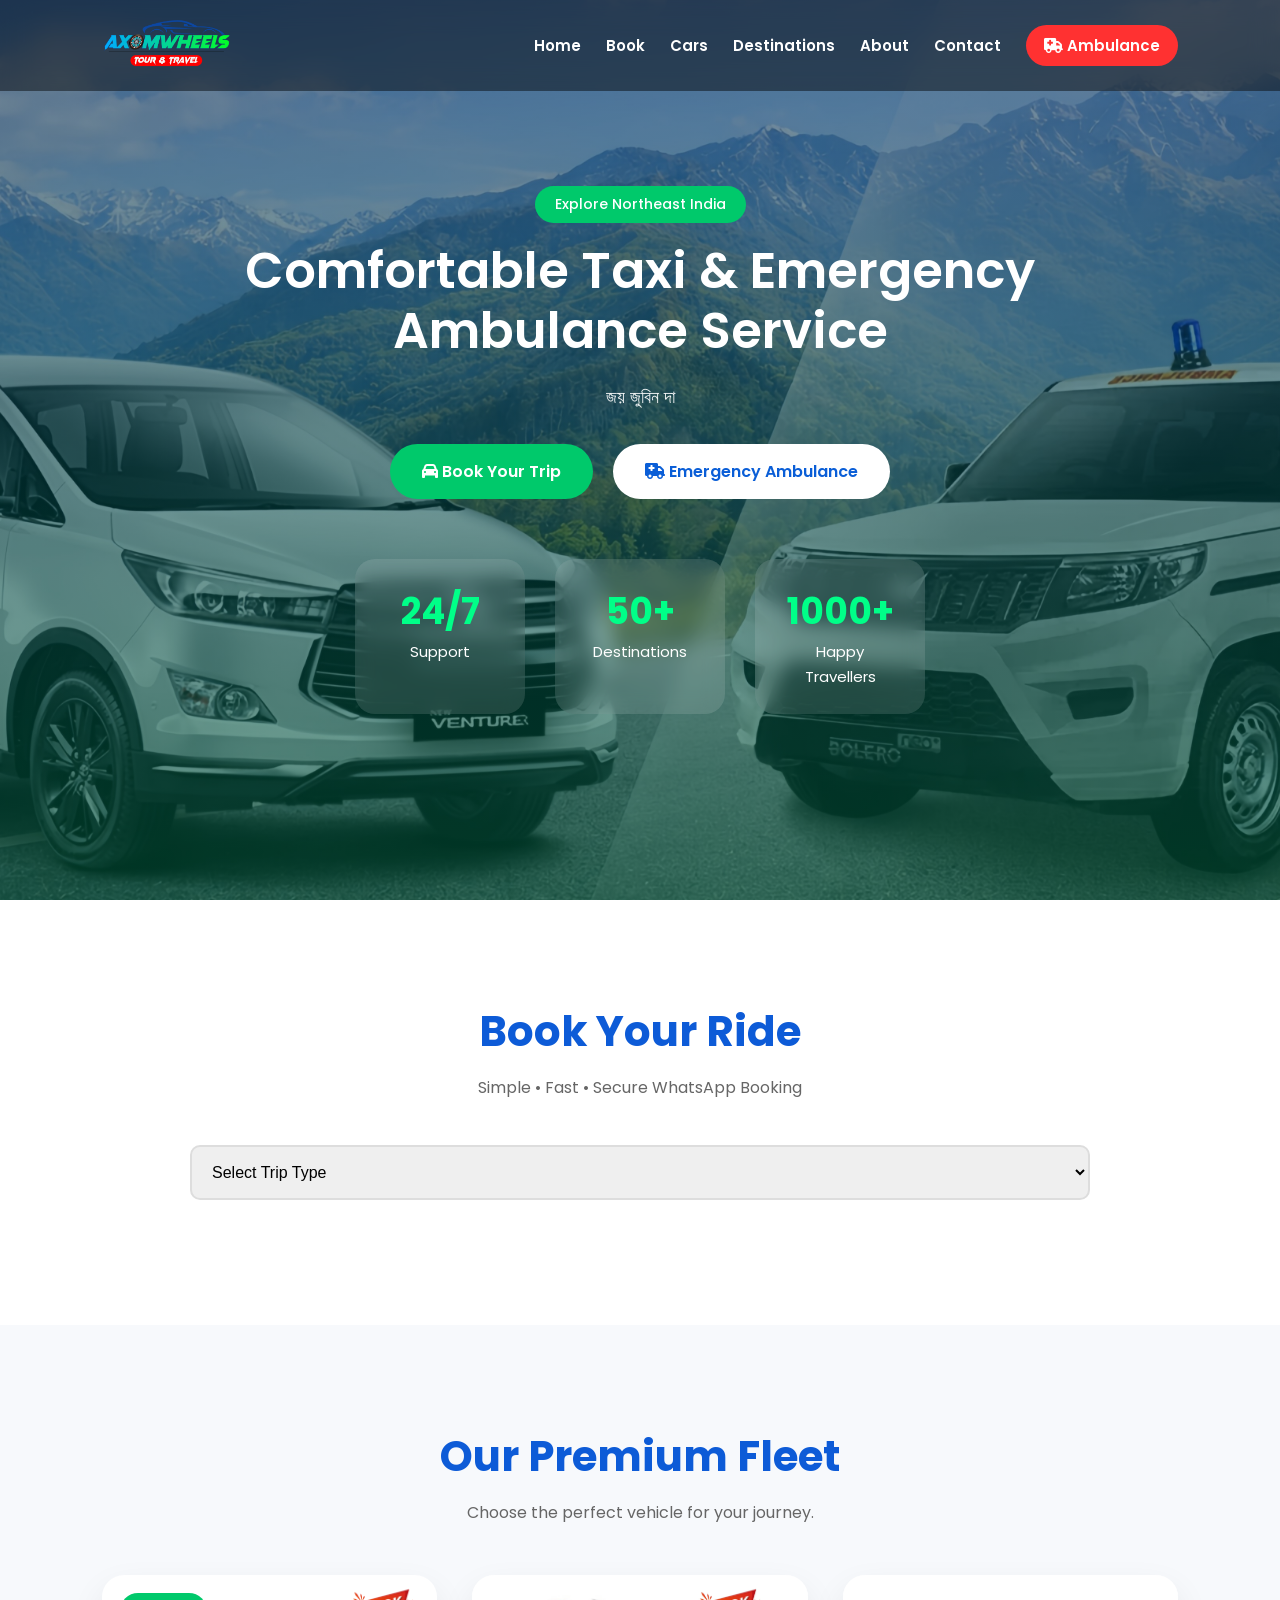
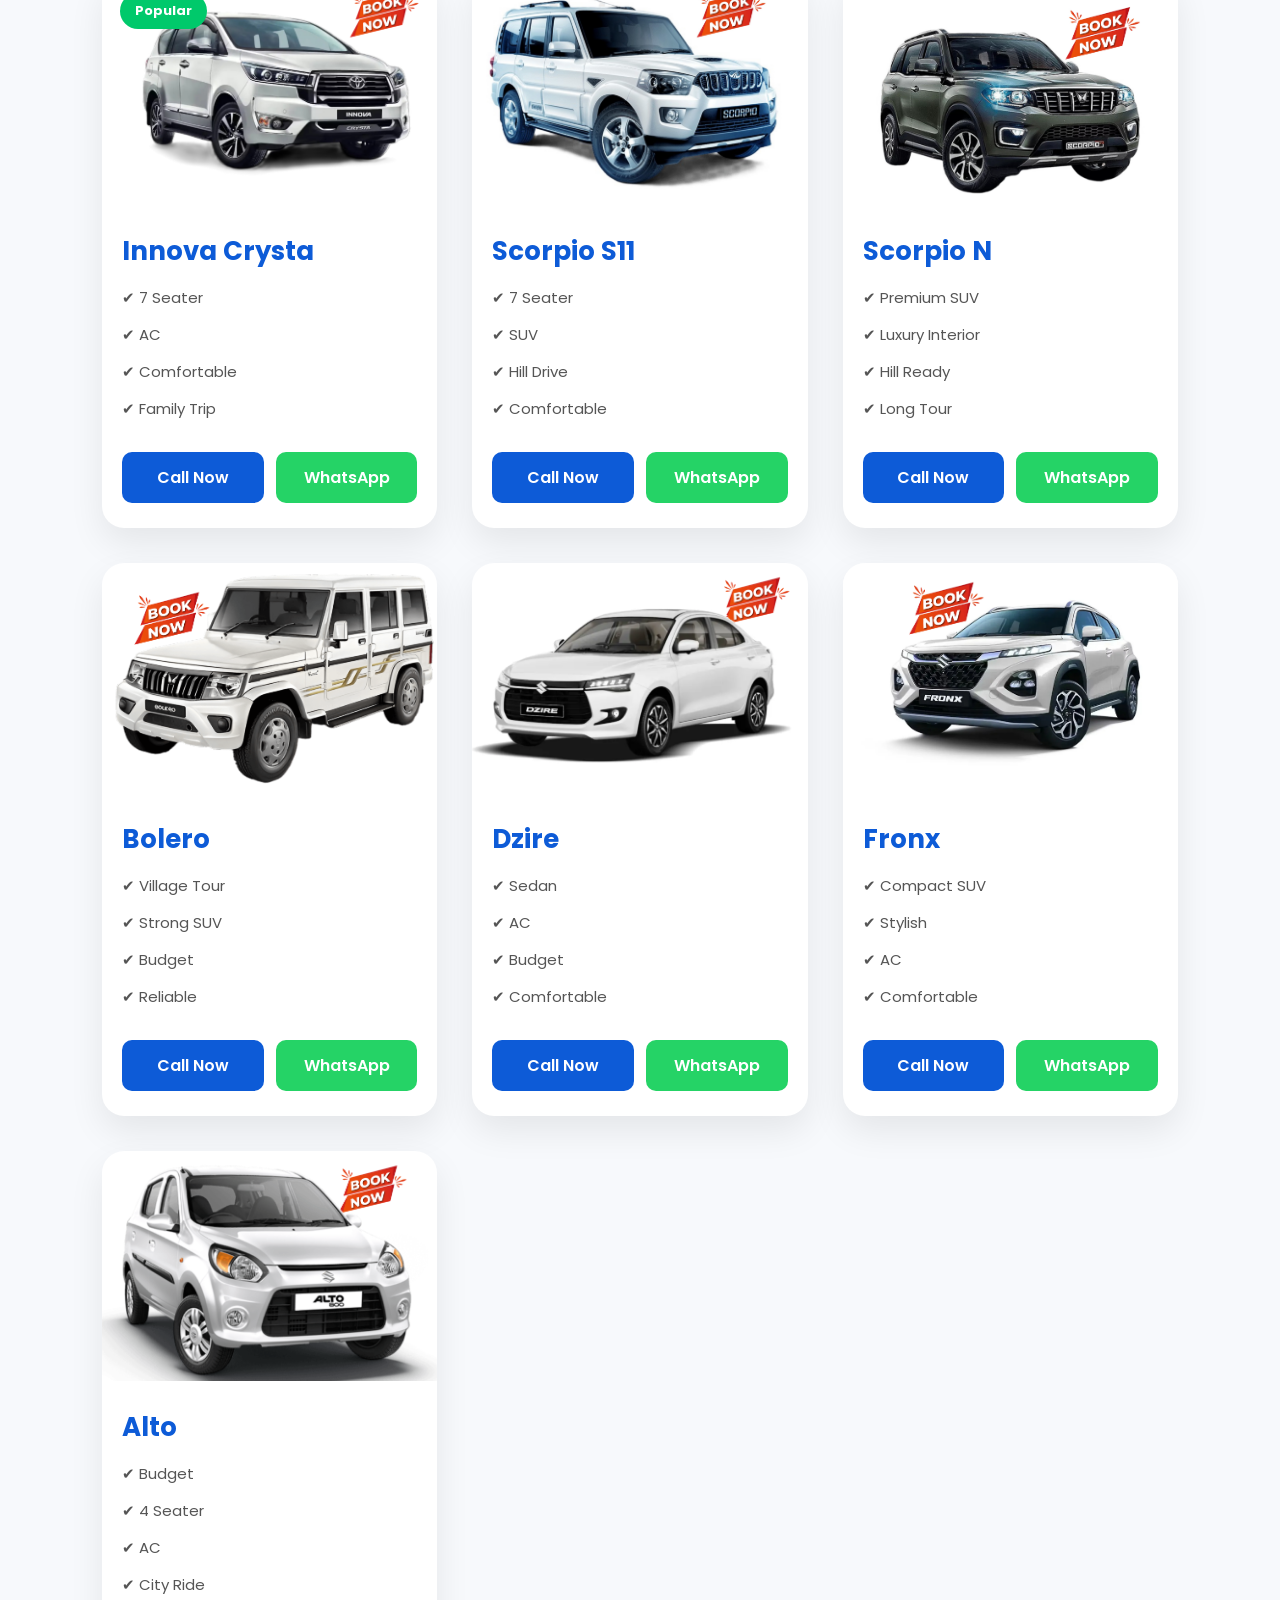
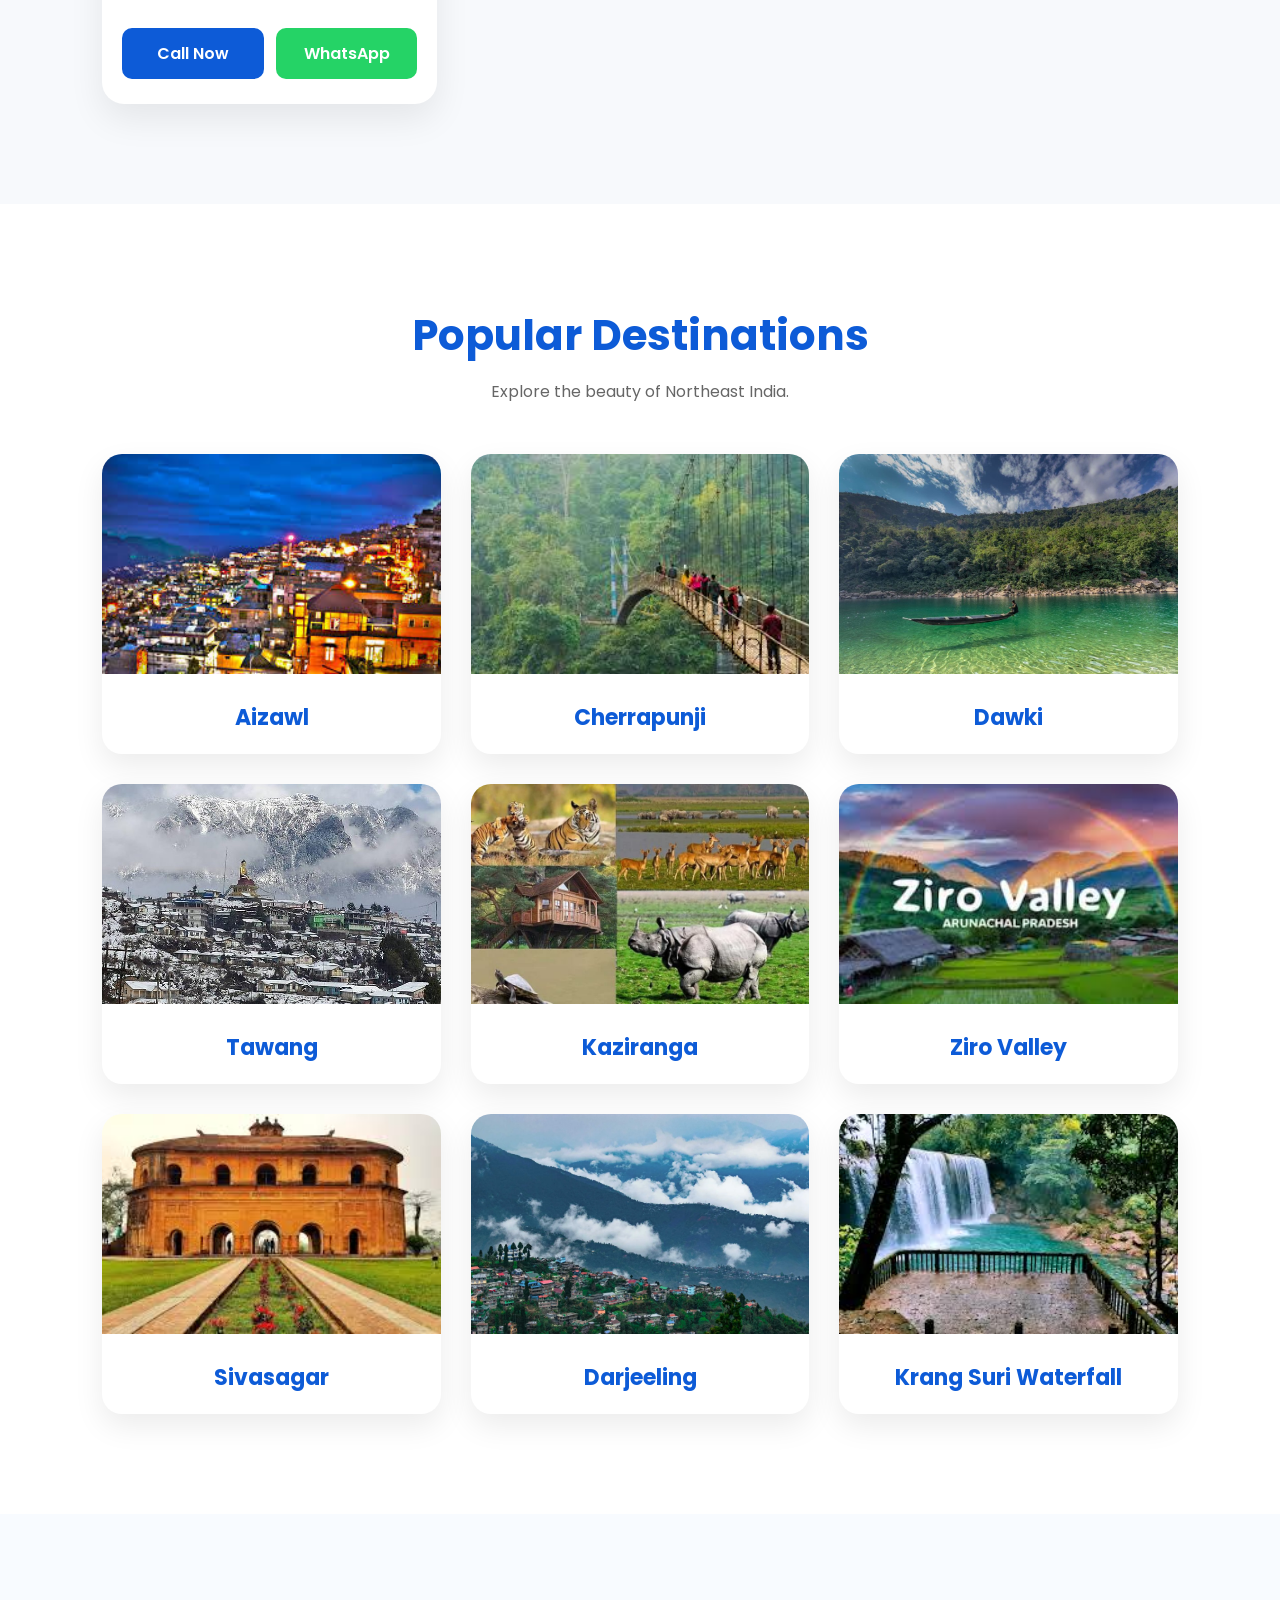
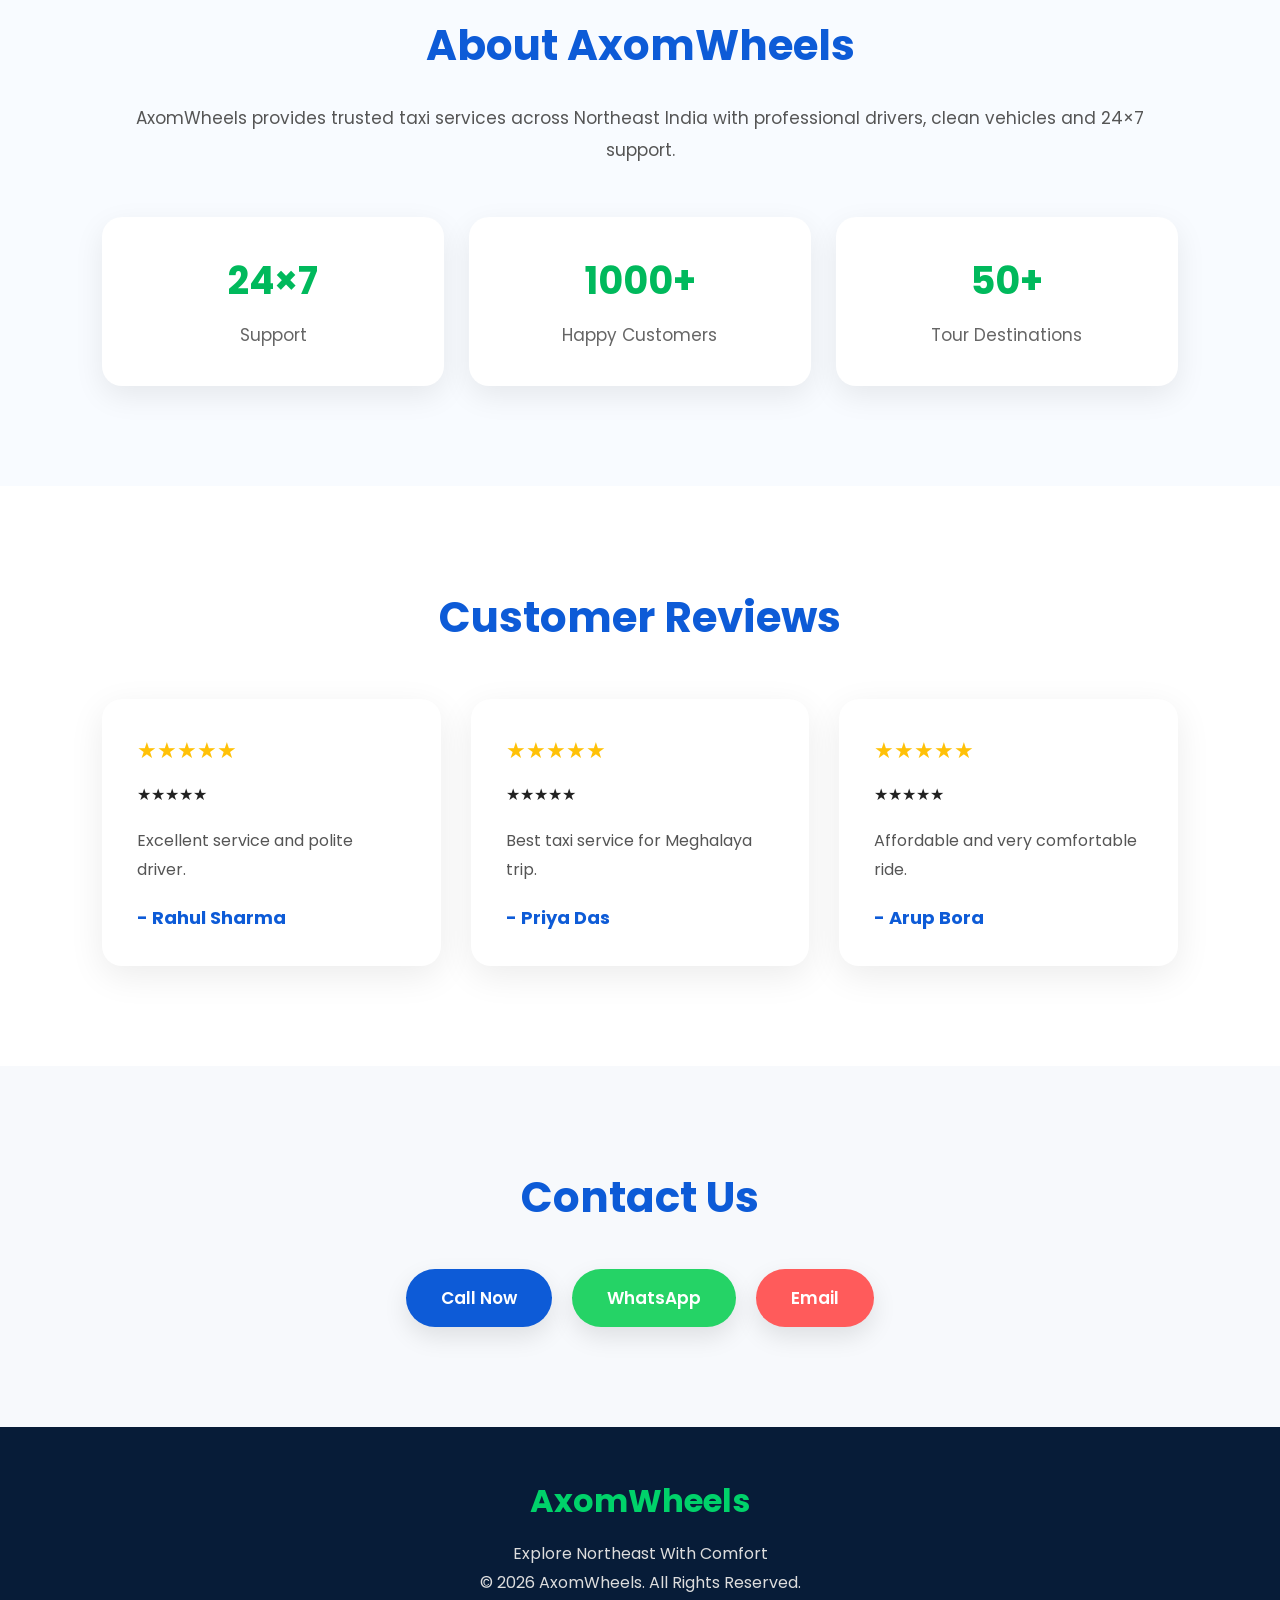
==== index.html @ 382f1385 "Update index.html" ====
<!DOCTYPE html>
<html lang="en">
<head>
    <meta charset="UTF-8">
    <meta name="viewport" content="width=device-width, initial-scale=1.0">

    <title>Axomwheels</title>

    <meta name="description"
        content="Book reliable taxis, SUVs and 24/7 ambulance services in Guwahati with AxomWheels.">

    <link rel="icon" href="favicon.png">
    <link rel="preload"
      href="images/hero.jpg"
      as="image"
      fetchpriority="high">
    <link rel="stylesheet" href="style.css">

    <!-- Google Font -->
    <link href="https://fonts.googleapis.com/css2?family=Poppins:wght@300;400;500;600;700;800&display=swap" rel="stylesheet">

    <!-- Font Awesome -->
    <link rel="stylesheet"
    href="https://cdnjs.cloudflare.com/ajax/libs/font-awesome/6.5.2/css/all.min.css">
</head>

<body>

<!-- ================= NAVBAR ================= -->

<header>

<nav class="navbar">

<div class="logo">
<a href="#home">
<img src="images/lo.png" alt="AxomWheels Logo">
</a>
</div>

<div class="menu-toggle" id="menu-toggle">
    ☰
</div>

<ul class="nav-links" id="nav-links">

<li><a href="#home">Home</a></li>

<li><a href="#booking-section">Book</a></li>

<li><a href="#cars">Cars</a></li>

<li><a href="#destinations">Destinations</a></li>

<li><a href="#about">About</a></li>

<li><a href="#contact">Contact</a></li>

<li>
<a href="ambulance.html" class="ambulance-nav">
<i class="fa-solid fa-truck-medical"></i>
Ambulance
</a>
</li>

</ul>

</nav>

</header>

<!-- ================= HERO ================= -->

<section id="home" class="hero">

<div class="hero-overlay"></div>

<div class="hero-content">

<span class="hero-tag">
Explore Northeast India
</span>

<h1>

Comfortable Taxi & Emergency Ambulance Service

</h1>

<p>

জয় জুবিন দা

</p>

<div class="hero-buttons">

<a href="#booking-section" class="btn-primary">

<i class="fa-solid fa-car"></i>

Book Your Trip

</a>

<a href="ambulance.html" class="btn-secondary">

<i class="fa-solid fa-truck-medical"></i>

Emergency Ambulance

</a>

</div>

<div class="hero-stats">

<div class="stat-box">
<h2>24/7</h2>
<span>Support</span>
</div>

<div class="stat-box">
<h2>50+</h2>
<span>Destinations</span>
</div>

<div class="stat-box">
<h2>1000+</h2>
<span>Happy Travellers</span>
</div>

</div>

</div>

</section>

<!-- ================= BOOKING ================= -->

<section id="booking-section" class="booking-section">

<div class="section-heading">

<h2>Book Your Ride</h2>

<p>
Simple • Fast • Secure WhatsApp Booking
</p>

</div>

<div class="booking-wrapper">

<select id="tripType" onchange="showForm()">

<option value="">Select Trip Type</option>

<option value="single">
One Way Trip
</option>

<option value="round">
Round Trip
</option>

</select>

<!-- SINGLE TRIP -->

<div id="singleTripForm" class="trip-form" style="display:none;">

<div class="booking-box">

<h3>One Way Booking</h3>

<select id="carSingle">

<option value="">Select Vehicle</option>

<option value="Innova Crysta">
Innova Crysta
</option>

<option value="Scorpio S11">
Scorpio S11
</option>

<option value="Scorpio N">
Scorpio N
</option>

<option value="Bolero">
Bolero
</option>

<option value="Dzire">
Dzire
</option>

<option value="Fronx">
Fronx
</option>

<option value="Alto">
Alto
</option>

</select>

<input
type="text"
id="pickupSingle"
placeholder="Pickup Location">

<input
type="text"
id="drop"
placeholder="Drop Location">

<input
type="date"
id="dateSingle">

<input
type="time"
id="timeSingle">

<input
type="number"
id="peopleSingle"
placeholder="Number of Passengers">

<button
class="btn whatsapp"
onclick="sendWhatsApp(919957382970)">

<i class="fab fa-whatsapp"></i>

Book on WhatsApp

</button>

</div>

</div>

<!-- ROUND TRIP -->

<div id="roundTripForm" class="trip-form" style="display:none;">

<div class="booking-box">

<h3>Round Trip Booking</h3>

<select id="carRound">

<option value="">Select Vehicle</option>

<option value="Innova Crysta">
Innova Crysta
</option>

<option value="Scorpio S11">
Scorpio S11
</option>

<option value="Scorpio N">
Scorpio N
</option>

<option value="Bolero">
Bolero
</option>

<option value="Dzire">
Dzire
</option>

<option value="Fronx">
Fronx
</option>

<option value="Alto">
Alto
</option>

</select>

<input
type="text"
id="destination"
placeholder="Destination">

<input
type="text"
id="pickupRound"
placeholder="Pickup Location">

<select id="duration">

<option value="">
Trip Duration
</option>

<option>
1 Day Trip
</option>

<option>
1 Day 1 Night
</option>

<option>
2 Days 1 Night
</option>

<option>
3 Days 2 Nights
</option>

<option>
4 Days 3 Nights
</option>

<option>
5 Days 4 Nights
</option>

</select>

<input
type="date"
id="dateRound">

<input
type="time"
id="timeRound">

<input
type="number"
id="peopleRound"
placeholder="Number of Passengers">

<button
class="btn whatsapp"
onclick="sendWhatsApp(919957382970)">

<i class="fab fa-whatsapp"></i>

Book on WhatsApp

</button>

</div>

</div>

</div>

</section>

<!-- ======= PART 1 END ======= -->
 <!-- ================= OUR CARS ================= -->

<section id="cars" class="cars-section">

<div class="section-heading">

<h2>Our Premium Fleet</h2>

<p>Choose the perfect vehicle for your journey.</p>

</div>

<div class="car-container">

<!-- Innova -->

<div class="car-box">

<div class="car-badge">Popular</div>

<img src="images/innova.jpg" alt="Innova Crysta" loading="lazy">

<h3>Innova Crysta</h3>

<ul class="car-features">
<li>✔ 7 Seater</li>
<li>✔ AC</li>
<li>✔ Comfortable</li>
<li>✔ Family Trip</li>
</ul>

<div class="car-contact-buttons">

<a href="tel:+919957382970" class="btn call-btn">
Call Now
</a>

<a href="https://wa.me/919957382970" target="_blank" class="btn whatsapp">
WhatsApp
</a>

</div>

</div>

<!-- Scorpio S11 -->

<div class="car-box">

<img src="images/scorpio.jpg" alt="Scorpio S11" loading="lazy">

<h3>Scorpio S11</h3>


<ul class="car-features">
<li>✔ 7 Seater</li>
<li>✔ SUV</li>
<li>✔ Hill Drive</li>
<li>✔ Comfortable</li>
</ul>

<div class="car-contact-buttons">

<a href="tel:+919957382970" class="btn call-btn">
Call Now
</a>

<a href="https://wa.me/919957382970" target="_blank" class="btn whatsapp">
WhatsApp
</a>

</div>

</div>

<!-- Scorpio N -->

<div class="car-box">

<img src="images/scorpion.jpg" alt="Scorpio N" loading="lazy">

<h3>Scorpio N</h3>


<ul class="car-features">
<li>✔ Premium SUV</li>
<li>✔ Luxury Interior</li>
<li>✔ Hill Ready</li>
<li>✔ Long Tour</li>
</ul>

<div class="car-contact-buttons">

<a href="tel:+919957382970" class="btn call-btn">
Call Now
</a>

<a href="https://wa.me/919957382970" target="_blank" class="btn whatsapp">
WhatsApp
</a>

</div>

</div>

<!-- Bolero -->

<div class="car-box">

<img src="images/bolero.jpg" alt="Bolero" loading="lazy">

<h3>Bolero</h3>


<ul class="car-features">
<li>✔ Village Tour</li>
<li>✔ Strong SUV</li>
<li>✔ Budget</li>
<li>✔ Reliable</li>
</ul>

<div class="car-contact-buttons">

<a href="tel:+919957382970" class="btn call-btn">
Call Now
</a>

<a href="https://wa.me/919957382970" target="_blank" class="btn whatsapp">
WhatsApp
</a>

</div>

</div>

<!-- Dzire -->

<div class="car-box">

<img src="images/dzire.webp" alt="Dzire" loading="lazy">

<h3>Dzire</h3>


<ul class="car-features">
<li>✔ Sedan</li>
<li>✔ AC</li>
<li>✔ Budget</li>
<li>✔ Comfortable</li>
</ul>

<div class="car-contact-buttons">

<a href="tel:+919957382970" class="btn call-btn">
Call Now
</a>

<a href="https://wa.me/919957382970" target="_blank" class="btn whatsapp">
WhatsApp
</a>

</div>

</div>

<!-- Fronx -->

<div class="car-box">

<img src="images/fronx.png" alt="Fronx" loading="lazy">

<h3>Fronx</h3>


<ul class="car-features">
<li>✔ Compact SUV</li>
<li>✔ Stylish</li>
<li>✔ AC</li>
<li>✔ Comfortable</li>
</ul>

<div class="car-contact-buttons">

<a href="tel:+919957382970" class="btn call-btn">
Call Now
</a>

<a href="https://wa.me/919957382970" target="_blank" class="btn whatsapp">
WhatsApp
</a>

</div>

</div>

<!-- Alto -->

<div class="car-box">

<img src="images/alto.png" alt="Alto" loading="lazy">

<h3>Alto</h3>


<ul class="car-features">
<li>✔ Budget</li>
<li>✔ 4 Seater</li>
<li>✔ AC</li>
<li>✔ City Ride</li>
</ul>

<div class="car-contact-buttons">

<a href="tel:+919957382970" class="btn call-btn">
Call Now
</a>

<a href="https://wa.me/919957382970" target="_blank" class="btn whatsapp">
WhatsApp
</a>

</div>

</div>

</div>

</section>

<!-- ================= DESTINATIONS ================= -->

<section id="destinations" class="destinations">

<div class="section-heading">

<h2>Popular Destinations</h2>

<p>Explore the beauty of Northeast India.</p>

</div>

<div class="destination-grid">

<div class="destination-box">
<img src="images/aizawl.jpg" alt="aizawl">
<h3>Aizawl</h3>
</div>

<div class="destination-box">
<img src="images/cherrapunji.jpg" alt="Cherrapunji">
<h3>Cherrapunji</h3>
</div>

<div class="destination-box">
<img src="images/dawki.jpg" alt="Dawki">
<h3>Dawki</h3>
</div>

<div class="destination-box">
<img src="images/tawang.jpg" alt="Tawang">
<h3>Tawang</h3>
</div>

<div class="destination-box">
<img src="images/kaziranga.jpg" alt="Kaziranga">
<h3>Kaziranga</h3>
</div>

<div class="destination-box">
<img src="images/ziro.jpg" alt="Ziro Valley">
<h3>Ziro Valley</h3>
</div>

<div class="destination-box">
<img src="images/sivasagar.webp" alt="Sivasagar">
<h3>Sivasagar</h3>
</div>

<div class="destination-box">
<img src="images/darjeeling.jpg" alt="Darjeeling">
<h3>Darjeeling</h3>
</div>

<div class="destination-box">
<img src="images/krang.jpg" alt="krang">
<h3>Krang Suri Waterfall</h3>
</div>

</div>

</section>

<!-- ================= ABOUT ================= -->

<section id="about" class="about-section">

<div class="about-container">

<h2>About AxomWheels</h2>

<p>
AxomWheels provides trusted taxi services across Northeast India with professional drivers, clean vehicles and 24×7 support.
</p>

<div class="about-features">

<div class="feature-box">
<h3>24×7</h3>
<p>Support</p>
</div>

<div class="feature-box">
<h3>1000+</h3>
<p>Happy Customers</p>
</div>

<div class="feature-box">
<h3>50+</h3>
<p>Tour Destinations</p>
</div>

</div>

</div>

</section>

<!-- ================= REVIEWS ================= -->

<section class="reviews">

<h2>Customer Reviews</h2>

<div class="review-grid">

<div class="review-card">
★★★★★
<p>Excellent service and polite driver.</p>
<h4>- Rahul Sharma</h4>
</div>

<div class="review-card">
★★★★★
<p>Best taxi service for Meghalaya trip.</p>
<h4>- Priya Das</h4>
</div>

<div class="review-card">
★★★★★
<p>Affordable and very comfortable ride.</p>
<h4>- Arup Bora</h4>
</div>

</div>

</section>

<!-- ================= CONTACT ================= -->

<section id="contact" class="contact-section">

<h2>Contact Us</h2>

<div class="contact-buttons">

<a href="tel:+919957382970" class="btn call-btn">
Call Now
</a>

<a href="https://wa.me/919957382970" target="_blank" class="btn whatsapp">
WhatsApp
</a>

<a href="mailto:axomwheelsofficial@gmail.com" class="btn email">
Email
</a>

</div>

</section>

<button id="topBtn">↑</button>

<footer class="footer">

<h3>AxomWheels</h3>

<p>
Explore Northeast With Comfort
</p>

<p>
© 2026 AxomWheels. All Rights Reserved.
</p>

</footer>

<script src="script.js"></script>

</body>
</html>
---- style.css ----
/* ===========================================
   AXOMWHEELS V2.0
   STYLE.CSS - PART 1
   Reset + Navbar + Hero + Booking
=========================================== */

/* Google Font */

@import url('https://fonts.googleapis.com/css2?family=Poppins:wght@300;400;500;600;700;800&display=swap');

*{
margin:0;
padding:0;
box-sizing:border-box;
scroll-behavior:smooth;
}

body{

font-family:'Poppins',sans-serif;
background:#f7f9fc;
color:#222;
overflow-x:hidden;

}

/* Scrollbar */

::-webkit-scrollbar{
width:10px;
}

::-webkit-scrollbar-track{
background:#f2f2f2;
}

::-webkit-scrollbar-thumb{

background:#0a7d57;
border-radius:20px;

}

::-webkit-scrollbar-thumb:hover{

background:#0d5bd7;

}

/* ==========================
      NAVBAR
========================== */

.navbar{

position:fixed;
top:0;
left:0;

width:100%;

display:flex;
justify-content:space-between;
align-items:center;

padding:16px 8%;

background:rgba(0,0,0,.45);

backdrop-filter:blur(14px);

z-index:999;

transition:.4s;

}

.logo img{

width:130px;
transition:.4s;

}

.logo img:hover{

transform:scale(1.05);

}

.nav-links{

display:flex;
align-items:center;
list-style:none;
gap:25px;

}

.nav-links li a{

color:#fff;
text-decoration:none;
font-weight:600;
font-size:15px;
transition:.3s;

}

.nav-links li a:hover{

color:#00d26a;

}

.ambulance-nav{

background:#ff3131;
padding:10px 18px;
border-radius:30px;

}

.ambulance-nav:hover{

background:#ff0000;
color:#fff !important;

}

.menu-toggle{

display:none;
font-size:30px;
color:white;
cursor:pointer;

}

/* ==========================
      HERO
========================== */

.hero{

height:100vh;

background:
linear-gradient(rgba(0,40,80,.55),
rgba(0,90,60,.60)),
url("images/hero.jpg");

background-size:cover;
background-position:center;

display:flex;
justify-content:center;
align-items:center;

text-align:center;

padding:0 20px;

position:relative;

}

.hero-overlay{

position:absolute;
inset:0;

}

.hero-content{

max-width:900px;
z-index:2;

color:#fff;

animation:fadeUp 1s ease;

}

.hero-tag{

display:inline-block;

background:#00c96b;

padding:8px 20px;

border-radius:50px;

font-size:14px;

margin-bottom:18px;

font-weight:500;

}

.hero-content h1{

font-size:50px;
font-weight:600;
line-height:1.2;
margin-bottom:20px;

}

.hero-content p{

font-size:18px;
line-height:1.8;

margin-bottom:30px;

opacity:.95;

}

.hero-buttons{

display:flex;
justify-content:center;
gap:20px;
flex-wrap:wrap;

}

.btn-primary,
.btn-secondary{

padding:15px 32px;

border-radius:50px;

font-size:16px;

font-weight:600;

text-decoration:none;

transition:.35s;

}

.btn-primary{

background:#00c96b;
color:#fff;

}

.btn-primary:hover{

background:#00a658;
transform:translateY(-4px);

}

.btn-secondary{

background:#fff;
color:#0a5ed7;

}

.btn-secondary:hover{

background:#0a5ed7;
color:white;

}

.hero-stats{

margin-top:60px;

display:flex;
justify-content:center;
gap:30px;
flex-wrap:wrap;

}

.stat-box{

width:170px;

padding:25px;

border-radius:20px;

background:rgba(255,255,255,.12);

backdrop-filter:blur(10px);

}

.stat-box h2{

font-size:36px;

color:#00ff88;

}

.stat-box span{

color:#fff;
font-size:15px;

}

/* ==========================
      BOOKING
========================== */

.booking-section{

padding:100px 8%;
background:#fff;

}

.section-heading{

text-align:center;
margin-bottom:45px;

}

.section-heading h2{

font-size:42px;
color:#0d5bd7;

}

.section-heading p{

color:#666;
margin-top:12px;

}

.booking-wrapper{

max-width:900px;
margin:auto;

}

.booking-wrapper select{

width:100%;

padding:16px;

border-radius:10px;

border:2px solid #ddd;

font-size:16px;

margin-bottom:25px;

outline:none;

}

.trip-form{

margin-top:20px;

}

.booking-box{

background:#fff;

padding:35px;

border-radius:20px;

box-shadow:
0 15px 35px rgba(0,0,0,.08);

display:grid;

grid-template-columns:1fr 1fr;

gap:20px;

}

.booking-box h3{

grid-column:1/-1;

font-size:26px;

margin-bottom:10px;

color:#0d5bd7;

}

.booking-box input,
.booking-box select{

width:100%;

padding:15px;

border:2px solid #ddd;

border-radius:10px;

font-size:15px;

transition:.3s;

}

.booking-box input:focus,
.booking-box select:focus{

border-color:#00c96b;

outline:none;

}

.booking-box button{

grid-column:1/-1;

padding:16px;

border:none;

border-radius:12px;

background:#25D366;

color:white;

font-size:17px;

font-weight:700;

cursor:pointer;

transition:.3s;

}

.booking-box button:hover{

background:#16b956;

transform:translateY(-3px);

}

/* ==========================
     Animation
========================== */

@keyframes fadeUp{

from{

opacity:0;
transform:translateY(60px);

}

to{

opacity:1;
transform:translateY(0);

}

}
/* ===========================================
   AXOMWHEELS V2.0
   STYLE.CSS - PART 2
   Cars + Destinations + About + Reviews
===========================================*/

/*=========================
        CARS
=========================*/

.cars-section{
padding:100px 8%;
background:#f7f9fc;
}

.car-container{

display:grid;

grid-template-columns:
repeat(auto-fit,minmax(300px,1fr));

gap:35px;

margin-top:50px;

}

.car-box{

background:#fff;

border-radius:22px;

overflow:hidden;

box-shadow:
0 15px 35px rgba(0,0,0,.08);

transition:.4s;

position:relative;

}

.car-box:hover{

transform:translateY(-12px);

box-shadow:
0 20px 45px rgba(0,0,0,.18);

}

.car-box img{

width:100%;
height:230px;

object-fit:cover;

transition:.5s;

}

.car-box:hover img{

transform:scale(1.08);

}

.car-badge{

position:absolute;

top:18px;
left:18px;

background:#00c96b;

color:white;

padding:8px 15px;

border-radius:30px;

font-size:13px;

font-weight:700;

z-index:5;

}

.car-box h3{

font-size:26px;

padding:20px 20px 8px;

color:#0d5bd7;

}

.price{

padding:0 20px;

font-size:24px;

font-weight:700;

color:#00a651;

margin-bottom:18px;

}

.car-features{

list-style:none;

padding:0 20px;

margin-bottom:25px;

}

.car-features li{

padding:7px 0;

color:#555;

font-size:15px;

}

.car-contact-buttons{

display:flex;

gap:12px;

padding:0 20px 25px;

}

.car-contact-buttons .btn{

flex:1;

text-align:center;

padding:13px;

border-radius:10px;

text-decoration:none;

font-weight:600;

transition:.3s;

}

.call-btn{

background:#0d5bd7;

color:#fff;

}

.call-btn:hover{

background:#0047b5;

}

.whatsapp{

background:#25D366;

color:#fff;

}

.whatsapp:hover{

background:#15b955;

}

/*=========================
    DESTINATIONS
=========================*/

.destinations{

padding:100px 8%;

background:white;

}

.destination-grid{

display:grid;

grid-template-columns:
repeat(auto-fit,minmax(280px,1fr));

gap:30px;

margin-top:50px;

}

.destination-box{

background:#fff;

border-radius:20px;

overflow:hidden;

box-shadow:
0 12px 30px rgba(0,0,0,.08);

transition:.4s;

}

.destination-box:hover{

transform:translateY(-10px);

box-shadow:
0 20px 40px rgba(0,0,0,.15);

}

.destination-box img{

width:100%;

height:220px;

object-fit:cover;

transition:.5s;

}

.destination-box:hover img{

transform:scale(1.1);

}

.destination-box h3{

padding:20px;

text-align:center;

font-size:22px;

color:#0d5bd7;

}

/*=========================
        ABOUT
=========================*/

.about-section{

padding:100px 8%;

background:#f8fbff;

}

.about-container{

max-width:1200px;

margin:auto;

}

.about-container h2{

text-align:center;

font-size:42px;

margin-bottom:25px;

color:#0d5bd7;

}

.about-container p{

font-size:17px;

line-height:1.9;

color:#555;

margin-bottom:20px;

text-align:center;

}

.about-features{

display:grid;

grid-template-columns:
repeat(auto-fit,minmax(250px,1fr));

gap:25px;

margin-top:50px;

}

.feature-box{

background:#fff;

padding:35px;

border-radius:20px;

text-align:center;

box-shadow:
0 10px 30px rgba(0,0,0,.08);

transition:.4s;

}

.feature-box:hover{

transform:translateY(-10px);

}

.feature-box h3{

font-size:38px;

color:#00b95c;

margin-bottom:10px;

}

.feature-box p{

margin:0;

font-size:17px;

color:#666;

}

/*=========================
       REVIEWS
=========================*/

.reviews{

padding:100px 8%;

background:white;

}

.reviews h2{

text-align:center;

font-size:42px;

margin-bottom:50px;

color:#0d5bd7;

}

.review-grid{

display:grid;

grid-template-columns:
repeat(auto-fit,minmax(320px,1fr));

gap:30px;

}

.review-card{

background:#fff;

padding:35px;

border-radius:20px;

box-shadow:
0 10px 35px rgba(0,0,0,.08);

transition:.4s;

position:relative;

}

.review-card:hover{

transform:translateY(-10px);

box-shadow:
0 18px 40px rgba(0,0,0,.15);

}

.review-card p{

margin:20px 0;

line-height:1.8;

color:#555;

}

.review-card h4{

color:#0d5bd7;

font-size:18px;

}

.review-card::before{

content:"★★★★★";

display:block;

font-size:22px;

color:#FFC107;

margin-bottom:15px;

}

/* ===========================================
   AXOMWHEELS V2.0
   STYLE.CSS - PART 3
   Contact + Footer + Floating Buttons +
   Mobile Responsive + Animations
===========================================*/

/*=========================
      CONTACT
=========================*/

.contact-section{

padding:100px 8%;
background:#f7f9fc;
text-align:center;

}

.contact-section h2{

font-size:42px;
color:#0d5bd7;
margin-bottom:40px;

}

.contact-buttons{

display:flex;
justify-content:center;
align-items:center;
flex-wrap:wrap;
gap:20px;

}

.contact-buttons .btn{

padding:16px 35px;

border-radius:50px;

font-size:17px;

font-weight:600;

text-decoration:none;

transition:.35s;

box-shadow:
0 10px 25px rgba(0,0,0,.10);

}

.contact-buttons .call-btn{

background:#0d5bd7;
color:white;

}

.contact-buttons .call-btn:hover{

background:#0047b5;
transform:translateY(-5px);

}

.contact-buttons .whatsapp{

background:#25D366;
color:white;

}

.contact-buttons .whatsapp:hover{

background:#18b957;
transform:translateY(-5px);

}

.contact-buttons .email{

background:#ff5b5b;
color:white;

}

.contact-buttons .email:hover{

background:#e10000;
transform:translateY(-5px);

}

/*=========================
      BACK TO TOP
=========================*/

#topBtn{

position:fixed;

left:25px;
bottom:25px;

width:55px;
height:55px;

border:none;

border-radius:50%;

background:#0d5bd7;

color:white;

font-size:22px;

cursor:pointer;

display:none;

z-index:999;

box-shadow:
0 12px 25px rgba(0,0,0,.20);

transition:.3s;

}

#topBtn:hover{

background:#00b95c;

transform:translateY(-6px);

}

/*=========================
      FLOATING BUTTONS
=========================*/

.whatsapp-float{

position:fixed;

left:25px;
bottom:25px;

width:60px;
height:60px;

display:flex;

justify-content:center;
align-items:center;

background:#25D366;

border-radius:50%;

color:white;

font-size:30px;

text-decoration:none;

box-shadow:
0 12px 25px rgba(0,0,0,.18);

z-index:999;

transition:.35s;

}

.whatsapp-float:hover{

transform:scale(1.12);

}

.call-float{

position:fixed;

left:25px;
bottom:100px;

width:60px;
height:60px;

display:flex;

justify-content:center;
align-items:center;

background:#0d5bd7;

border-radius:50%;

color:white;

font-size:28px;

text-decoration:none;

box-shadow:
0 12px 25px rgba(0,0,0,.18);

transition:.35s;

z-index:999;

}

.call-float:hover{

transform:scale(1.12);

}

/*=========================
        FOOTER
=========================*/

.footer{

background:#071c38;

padding:50px 8%;

text-align:center;

color:white;

}

.footer h3{

font-size:32px;

margin-bottom:15px;

color:#00d26a;

}

.footer p{

font-size:16px;

color:#ddd;

line-height:1.8;

}

/*=========================
      SECTION TITLE
=========================*/

.section-title{

font-size:42px;

text-align:center;

margin-bottom:45px;

color:#0d5bd7;

font-weight:700;

}

/*=========================
      GLOBAL BUTTON
=========================*/

.btn{

display:inline-block;

padding:14px 28px;

border:none;

border-radius:10px;

text-decoration:none;

cursor:pointer;

font-weight:600;

transition:.35s;

}

.btn:hover{

transform:translateY(-4px);

}

/*=========================
       FADE EFFECT
=========================*/

.reveal{

opacity:0;

transform:translateY(60px);

transition:all .8s ease;

}

.reveal.active{

opacity:1;

transform:translateY(0);

}

/*=========================
      MOBILE
=========================*/

@media (min-width:1440px){

.hero{
      height: 530px;
}
.container{
    max-width:1440px;
    margin:auto;
}

.hero-content h1{
    font-size:45px;
}

.hero-content p{
    font-size:20px;
}

.booking-box{
    max-width:1200px;
}

.car-container,
.destination-grid{
    grid-template-columns:repeat(4,1fr);
}

}

@media(max-width:1024px){
   .hero-content h1{
    font-size:35px;
}

.hero-content p{
    font-size:18px;
}   
}

@media(max-width:992px){

.hero-content h1{

font-size:30px;

}

.hero-content p{

font-size:14px;

}

.booking-box{

grid-template-columns:1fr;

}

.hero-stats{

gap:15px;

}

}

@media (max-width:768px){

.hero{
    height:85vh;
    padding:100px 20px 40px;
}

.hero-content{
    width:100%;
    text-align:center;
}

.hero-tag{
    display:inline-block;
    font-size:13px;
    padding:8px 18px;
    margin-bottom:15px;
}

.hero-content h1{
    font-size:32px;
    line-height:1.35;
    margin:15px 0;
}

.hero-content p{
    font-size:18px;
    margin-bottom:25px;
}

.hero-buttons{
    display:flex;
    justify-content:center;
    align-items:center;
    gap:12px;
    flex-wrap:nowrap;
}

.hero-buttons a{
    width:48%;
    font-size:15px;
    padding:14px 8px;
}

.hero-stats{
    display:flex;
    justify-content:center;
    gap:10px;
    margin-top:25px;
}

.stat-box{
    width:28%;
    padding:18px 10px;
}

.stat-box h2{
    font-size:28px;
}

.stat-box span{
    font-size:12px;
}


.nav-links{

position:absolute;

top:100%;

left:0;

width:100%;

background:#071c38;

display:none;

flex-direction:column;

padding:25px 0;

}

.nav-links.active{

display:flex;

}
.menu-toggle{
      display:block;
}

.section-title,
.section-heading h2,
.about-container h2,
.reviews h2,
.contact-section h2{

font-size:30px;

}

.contact-buttons{

flex-direction:column;

}

.logo img{

width:140px;

}

}

@media(max-width:480px){

.hero-content h1{

font-size:28px;

}

.hero-content p{

font-size:15px;

}

.stat-box{

width:120px;

padding:18px;

}

.booking-section,
.cars-section,
.destinations,
.about-section,
.reviews,
.contact-section{

padding:70px 20px;

}

.footer{

padding:40px 20px;

}

.footer h3{

font-size:26px;

}

}

@media(max-width:425px){
      .hero-content h1{
    font-size:25px;
}

.hero-content p{
    font-size:15px;
}
}

@media(max-width:375px){
      .hero-content h1{
    font-size:25px;
    line-height:1.35;
    margin:15px 0;
}

.hero-content p{
    font-size:12px;
    margin-bottom:25px;
}

.hero-buttons{
    display:flex;
    justify-content:center;
    align-items:center;
    gap:10px;
    flex-wrap:nowrap;
}

.hero-buttons a{
    width:38%;
    font-size:10px;
    padding:14px 8px;
}

.hero-stats{
    display:flex;
    justify-content:center;
    gap:10px;
    margin-top:25px;
}

.stat-box{
    width:20%;
    padding:18px 10px;
}

.stat-box h2{
    font-size:18px;
}

.stat-box span{
    font-size:6px;
}

}

/*=========================
      END STYLE.CSS
=========================*/
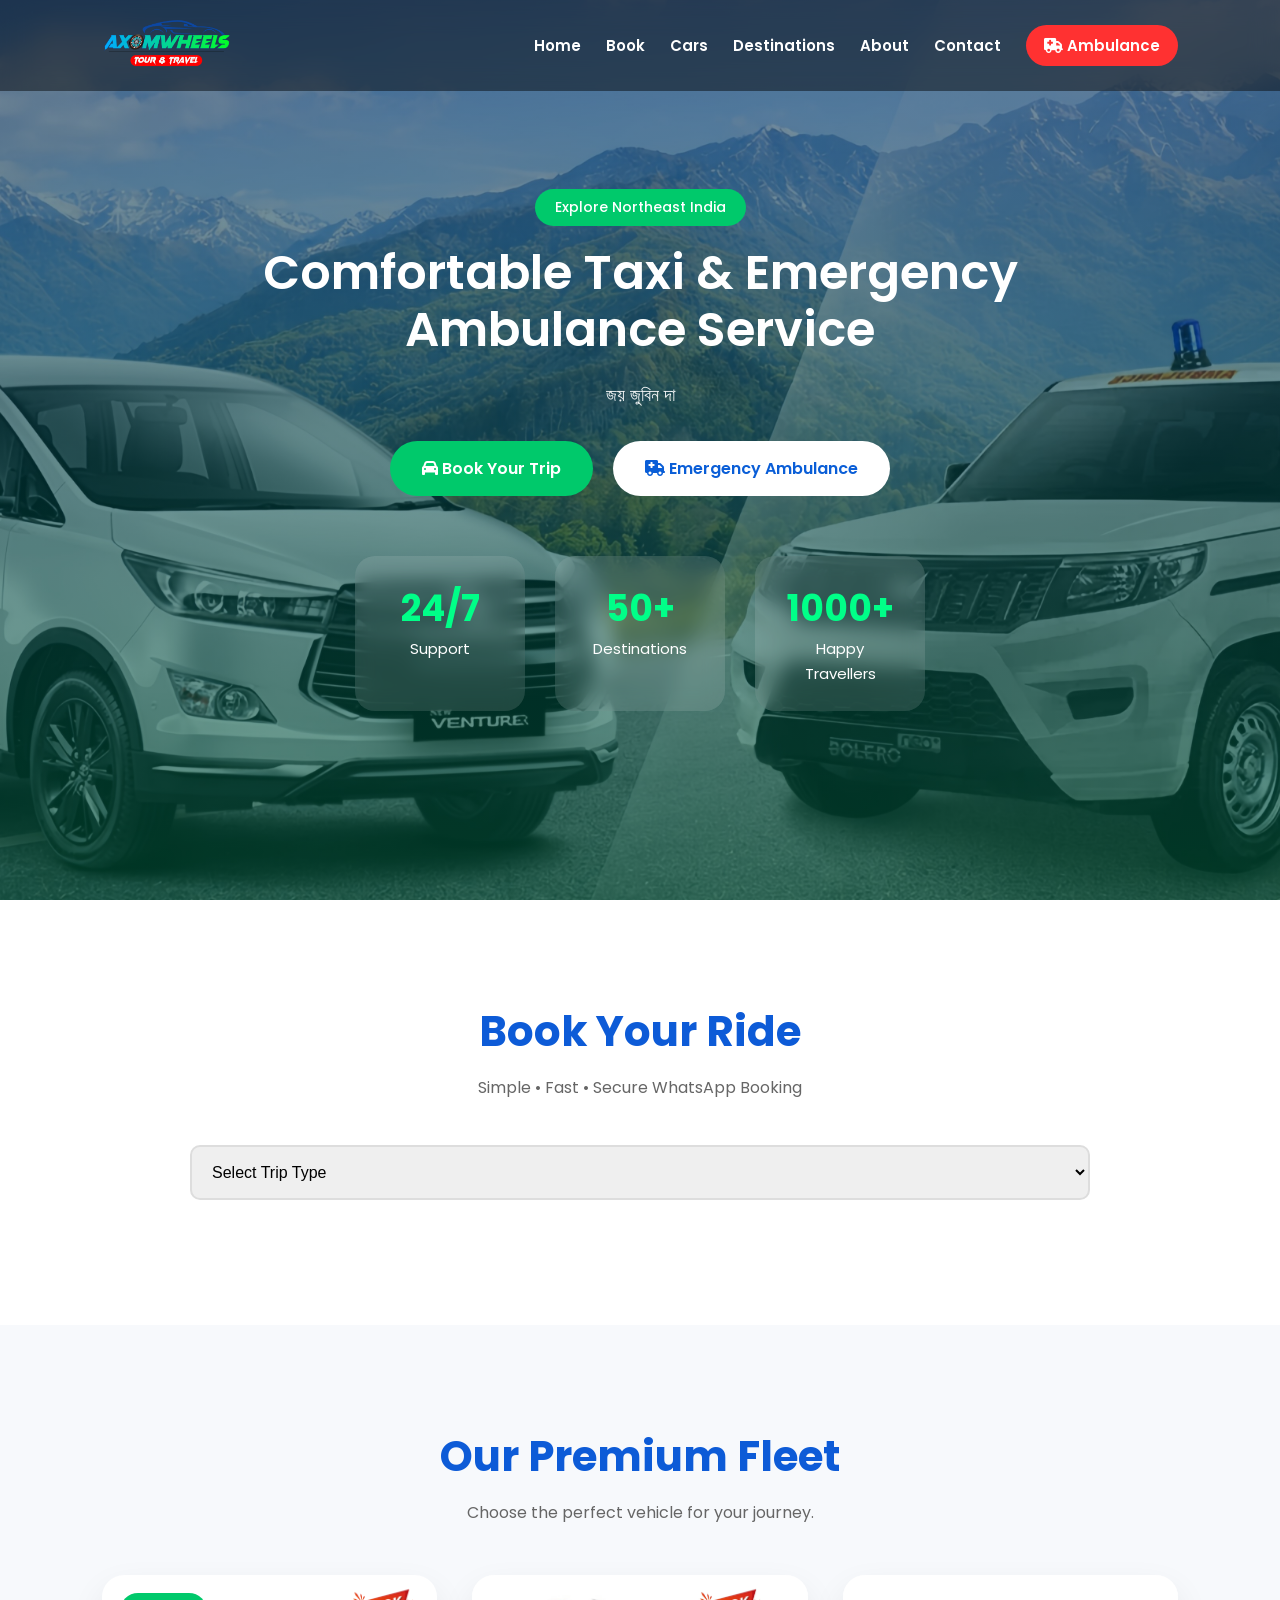
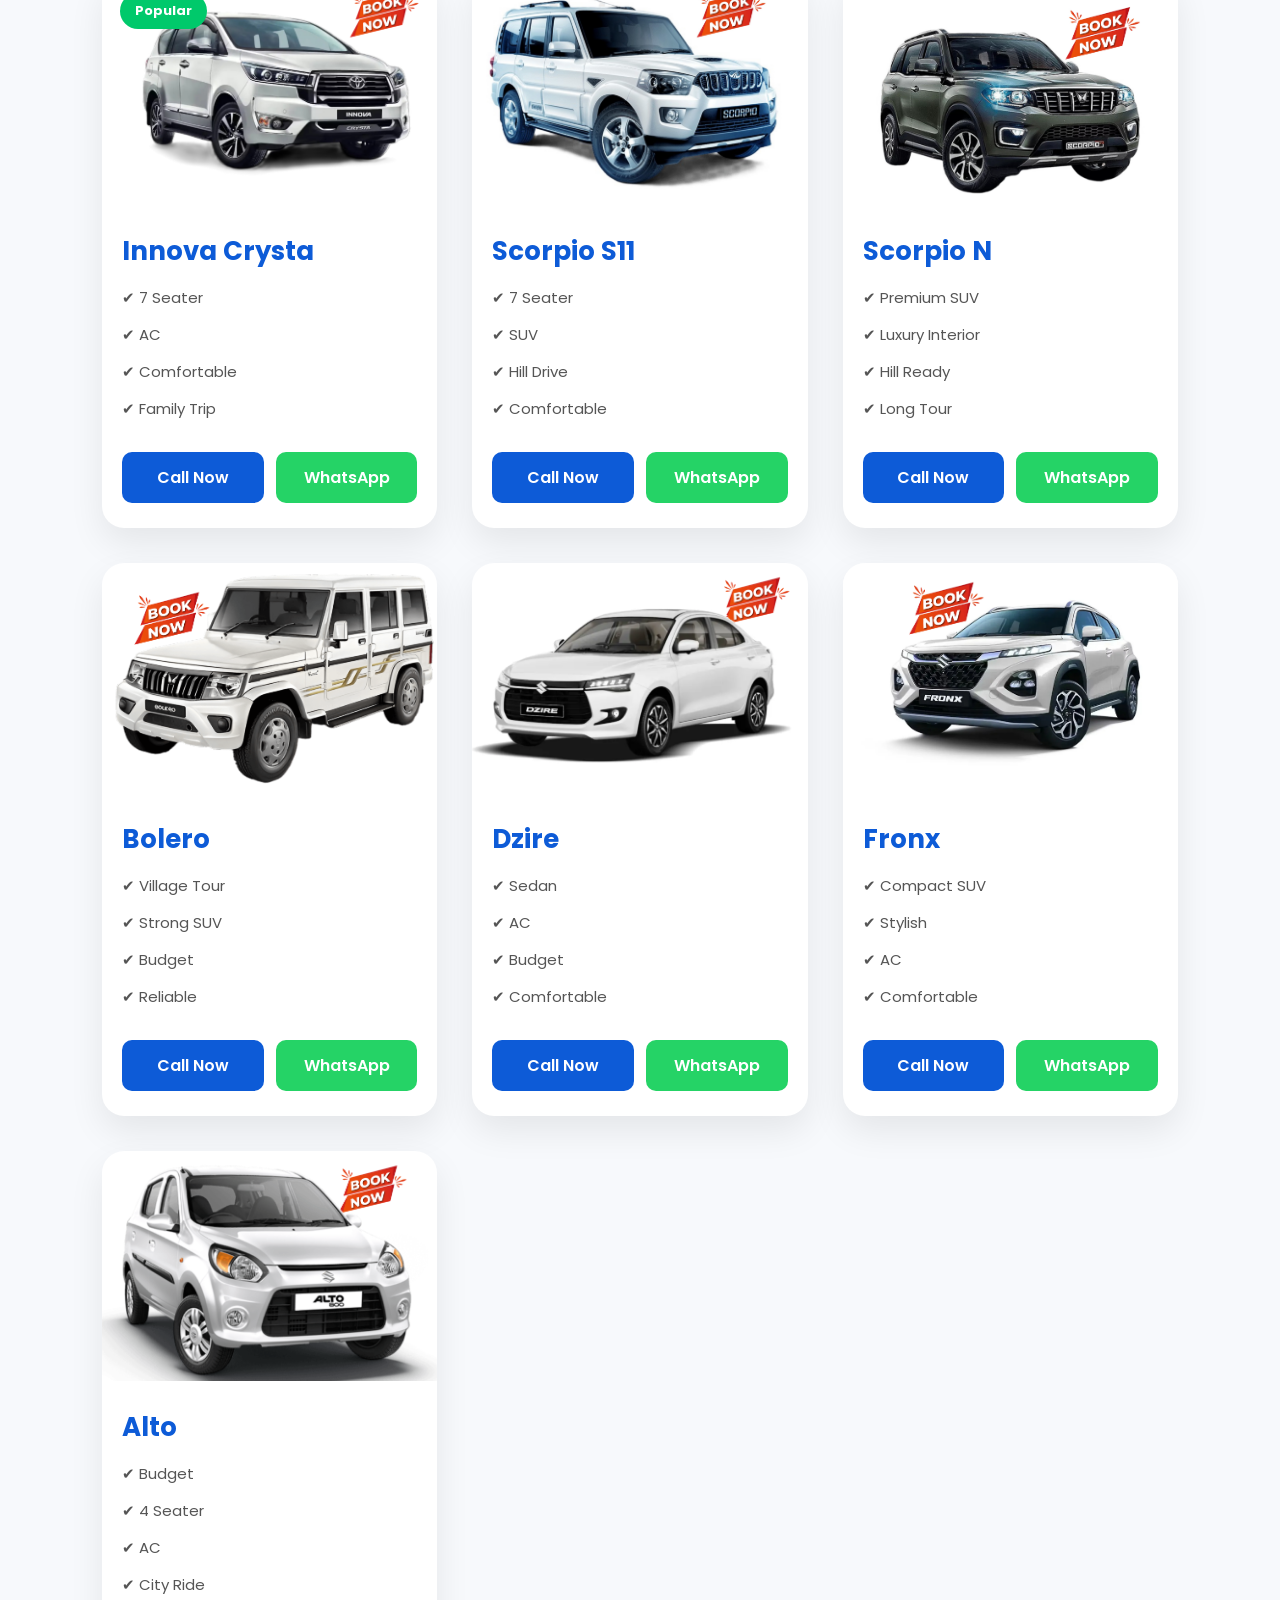
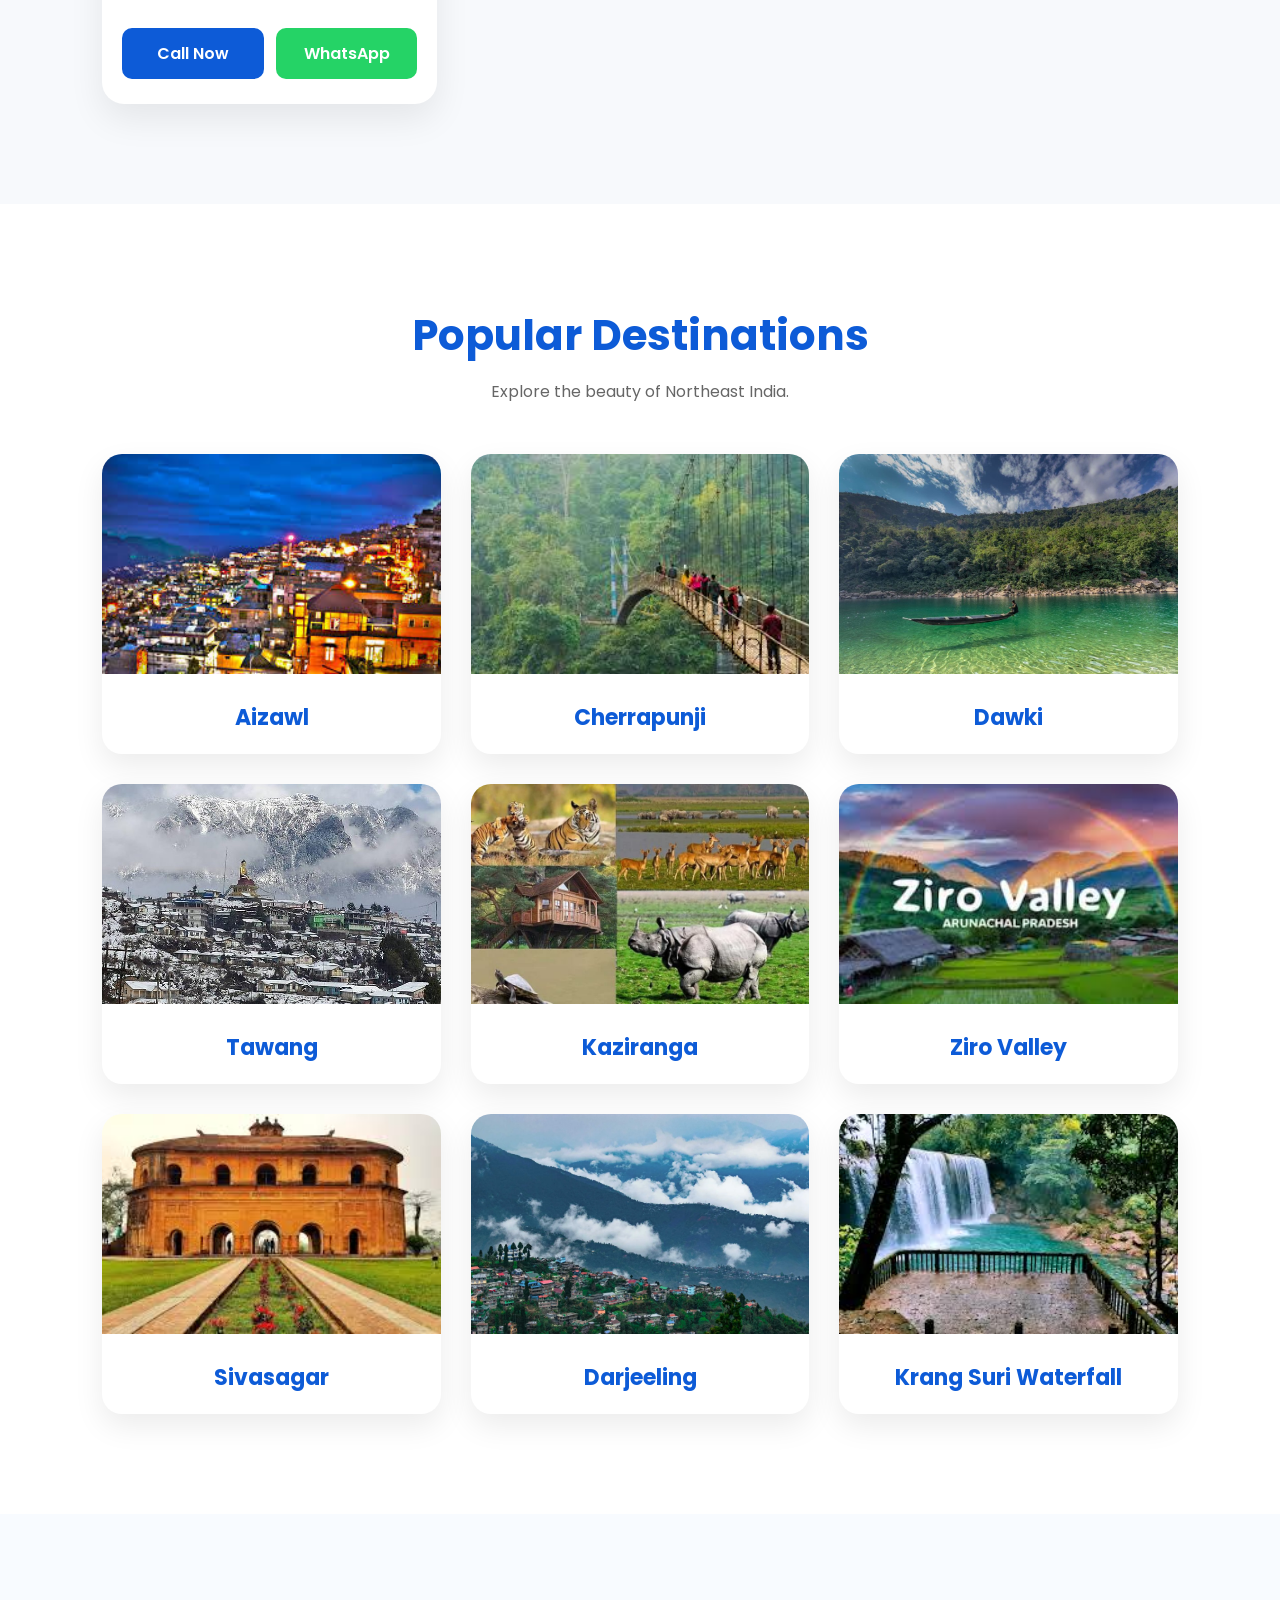
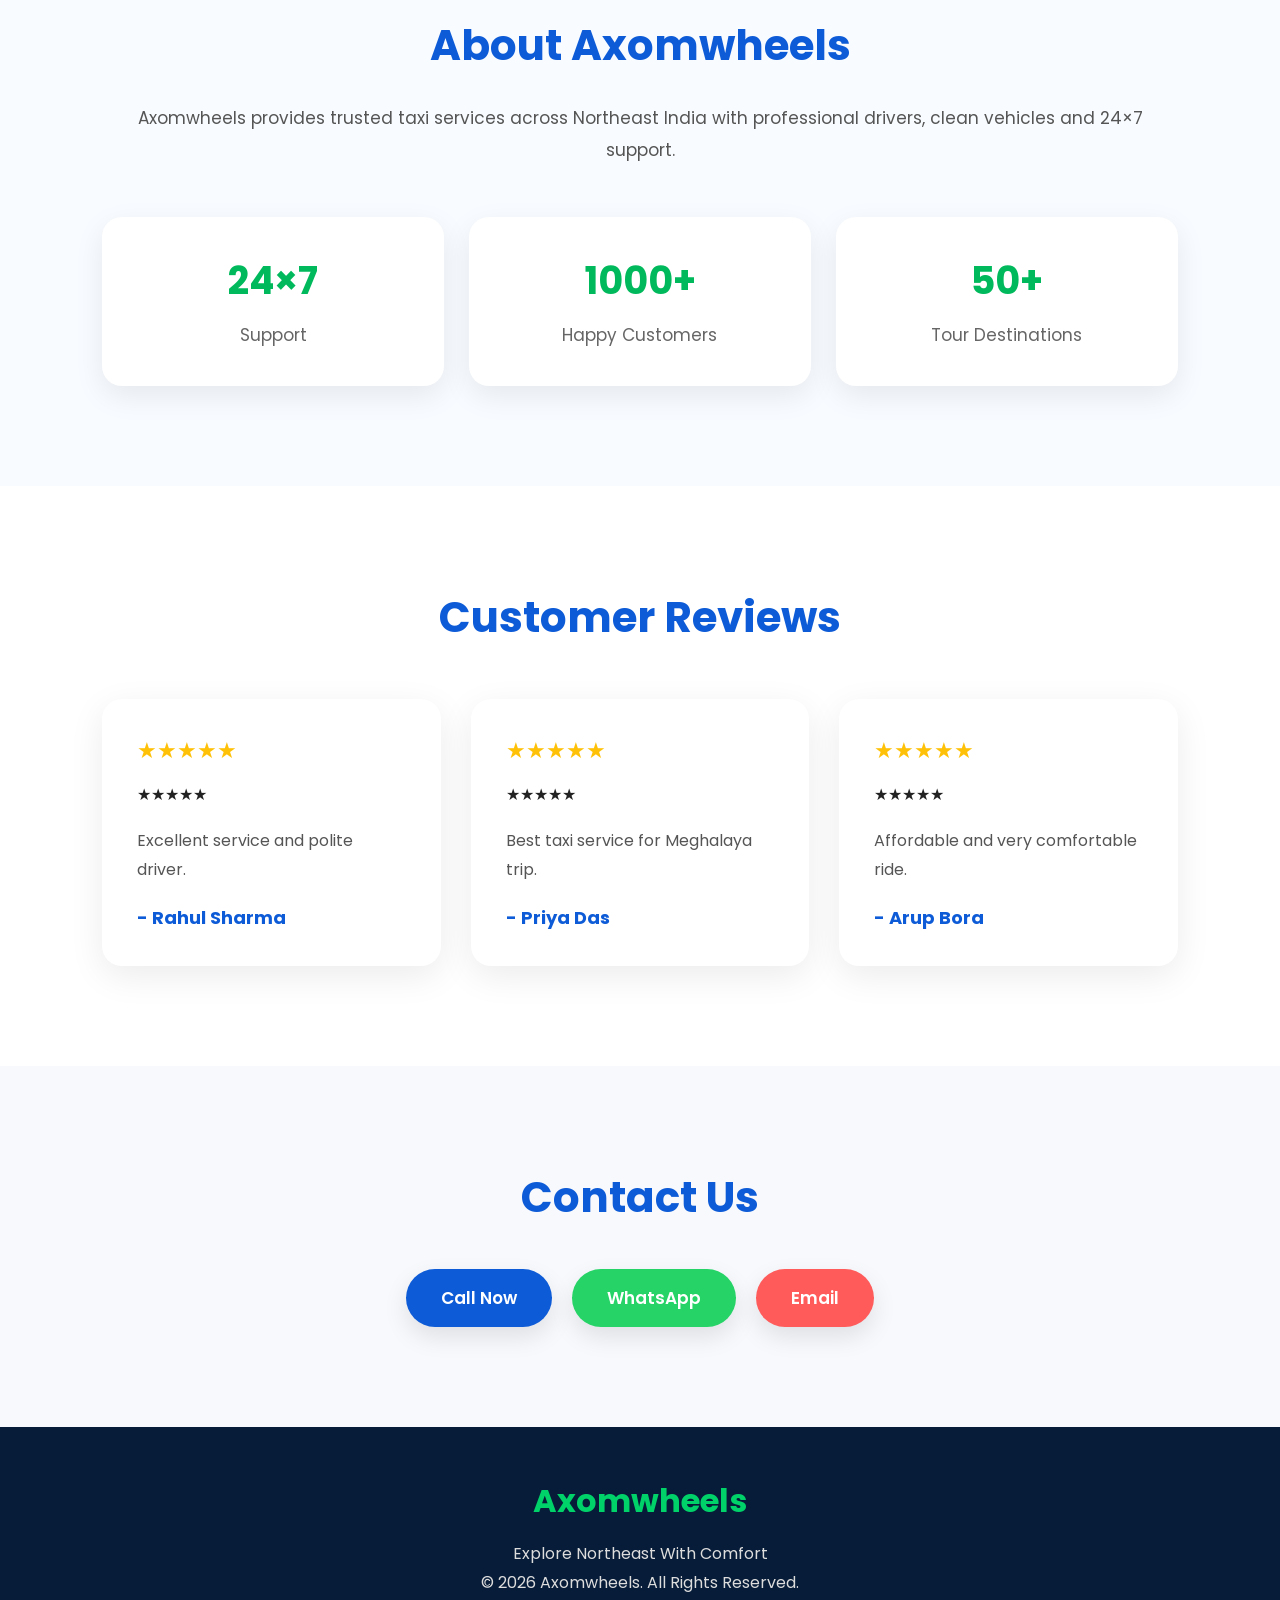
==== commit bd3cd19e: "Update index.html" ====
--- a/index.html
+++ b/index.html
@@ -659,10 +659,10 @@
 
 <div class="about-container">
 
-<h2>About AxomWheels</h2>
+<h2>About Axomwheels</h2>
 
 <p>
-AxomWheels provides trusted taxi services across Northeast India with professional drivers, clean vehicles and 24×7 support.
+Axomwheels provides trusted taxi services across Northeast India with professional drivers, clean vehicles and 24×7 support.
 </p>
 
 <div class="about-features">
@@ -746,14 +746,14 @@
 
 <footer class="footer">
 
-<h3>AxomWheels</h3>
+<h3>Axomwheels</h3>
 
 <p>
 Explore Northeast With Comfort
 </p>
 
 <p>
-© 2026 AxomWheels. All Rights Reserved.
+© 2026 Axomwheels. All Rights Reserved.
 </p>
 
 </footer>
--- a/style.css
+++ b/style.css
@@ -1,13 +1,3 @@
-/* ===========================================
-   AXOMWHEELS V2.0
-   STYLE.CSS - PART 1
-   Reset + Navbar + Hero + Booking
-=========================================== */
-
-/* Google Font */
-
-@import url('https://fonts.googleapis.com/css2?family=Poppins:wght@300;400;500;600;700;800&display=swap');
-
 *{
 margin:0;
 padding:0;
@@ -203,7 +193,7 @@
 
 .hero-content h1{
 
-font-size:50px;
+font-size:48px;
 font-weight:600;
 line-height:1.2;
 margin-bottom:20px;
@@ -1296,7 +1286,7 @@
 @media (min-width:1440px){
 
 .hero{
-      height: 530px;
+      height: 550px;
 }
 .container{
     max-width:1440px;
@@ -1304,7 +1294,8 @@
 }
 
 .hero-content h1{
-    font-size:45px;
+    font-size:42px;
+    transform: translateY(30px);
 }
 
 .hero-content p{
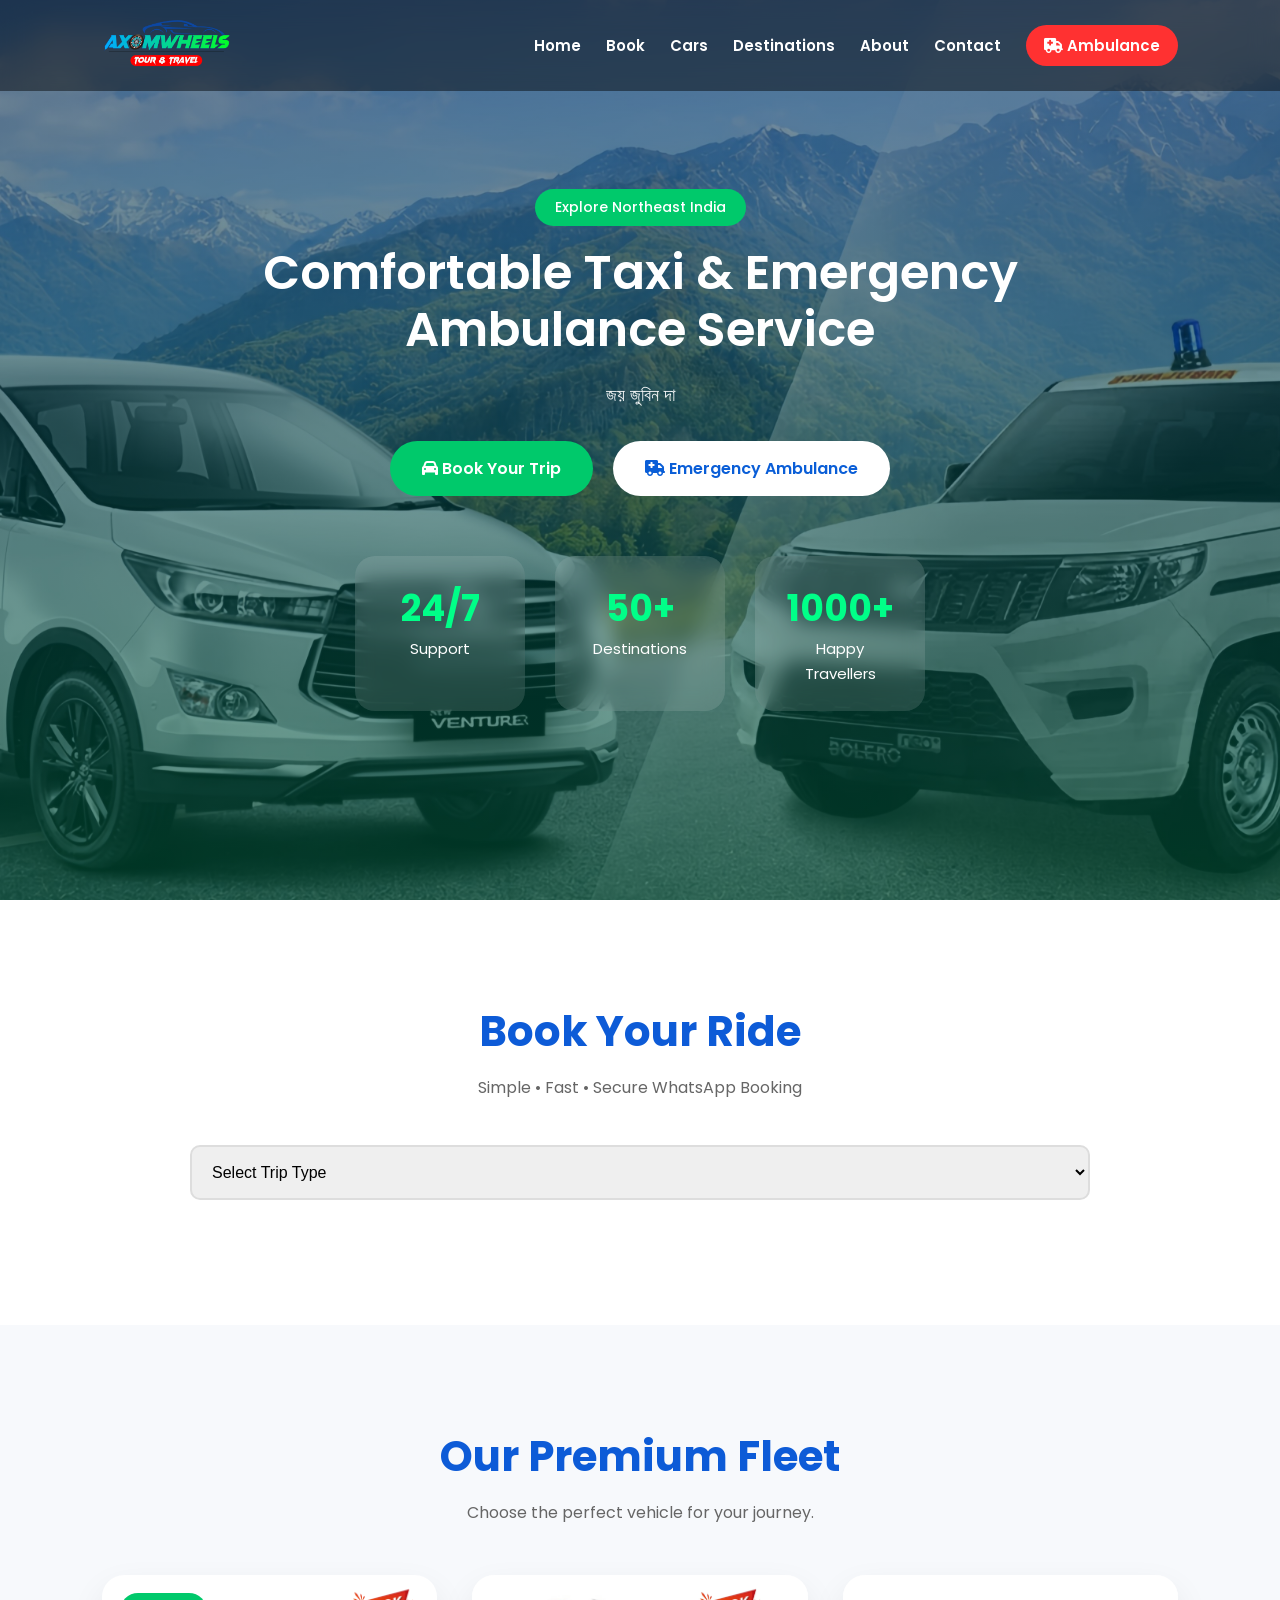
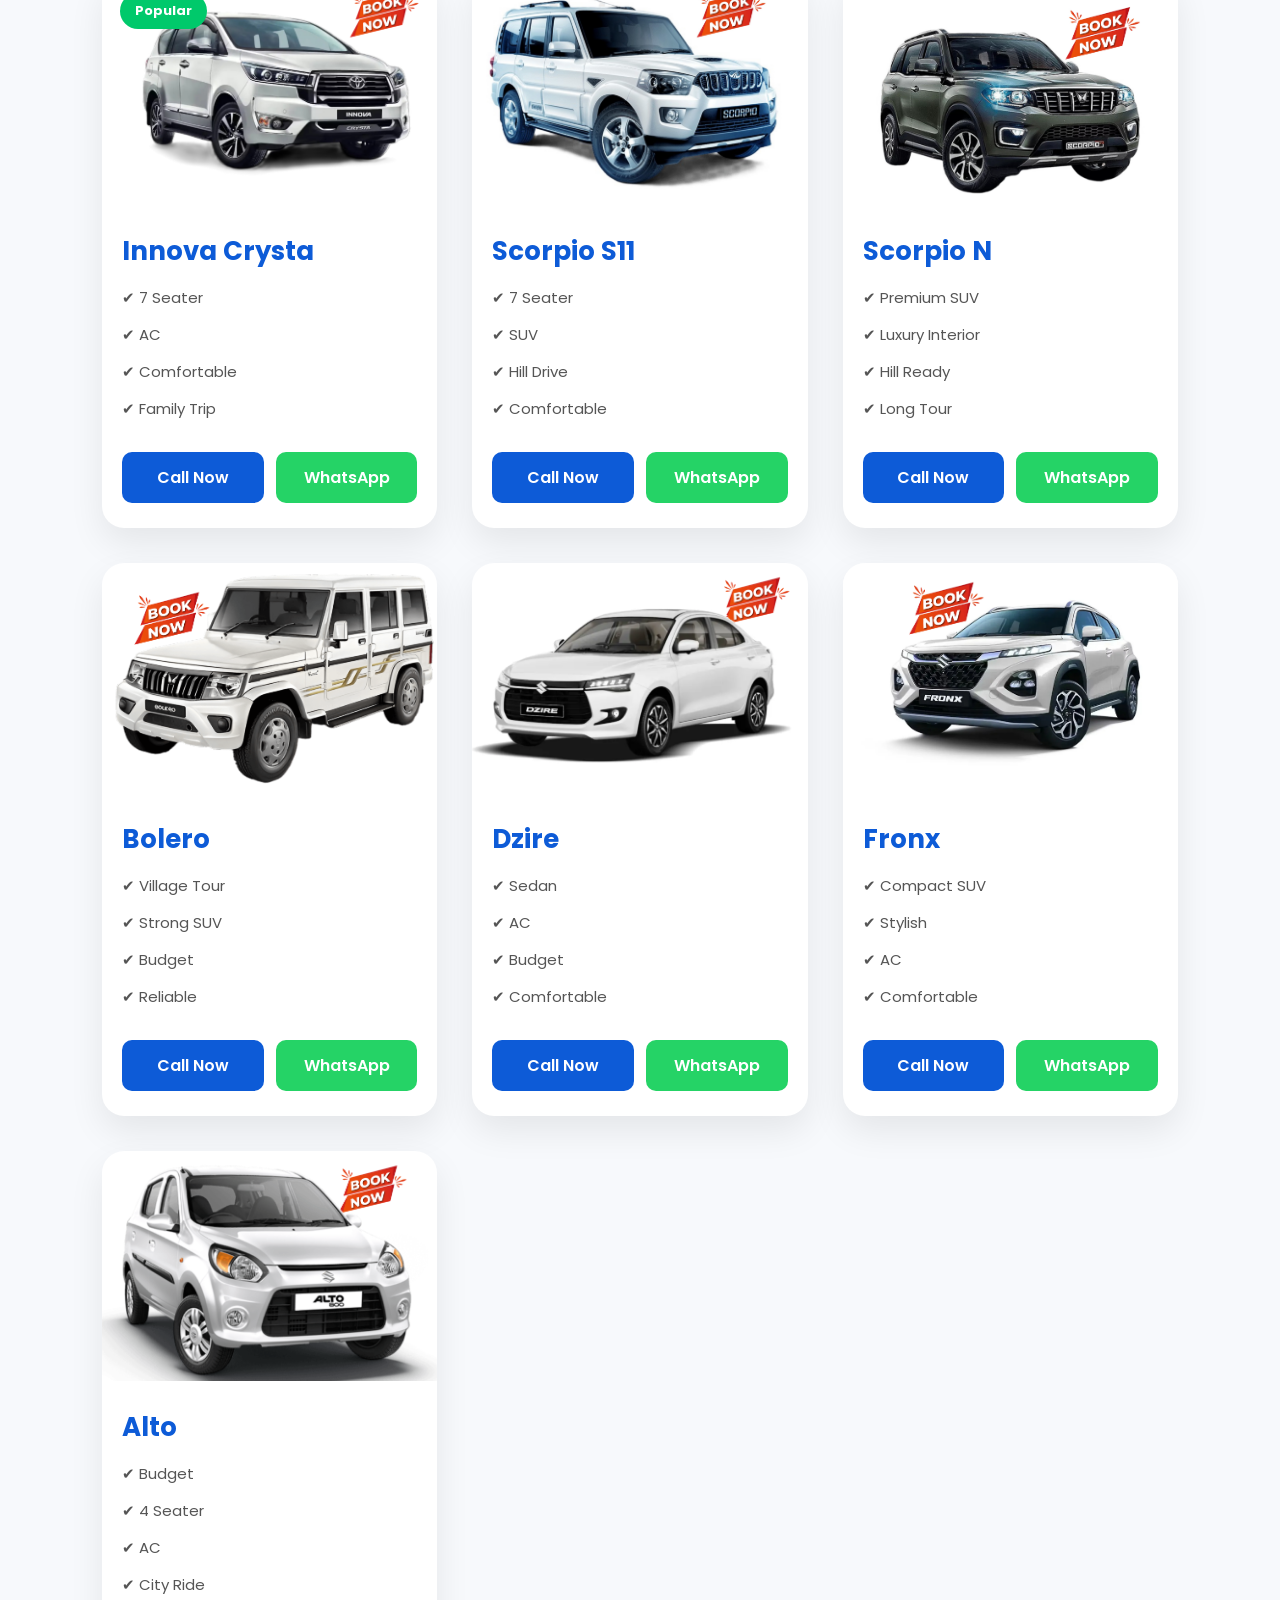
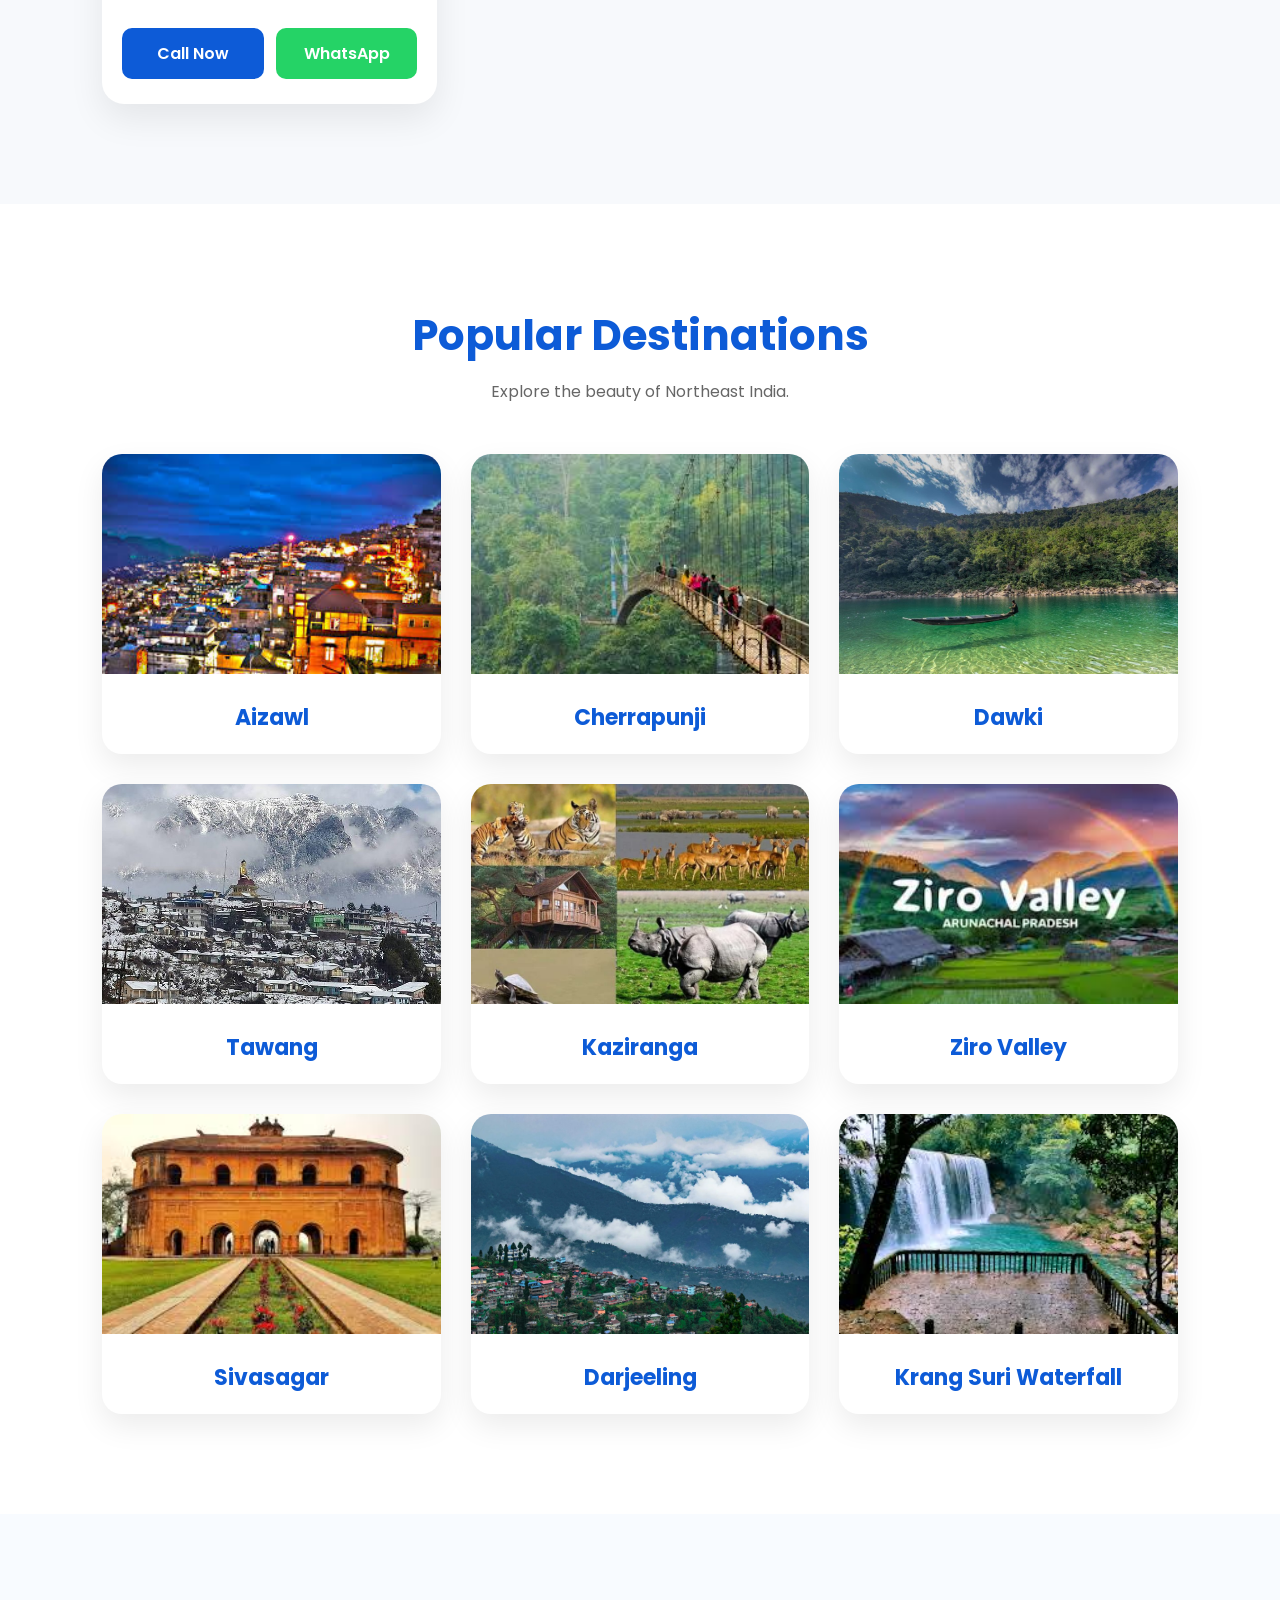
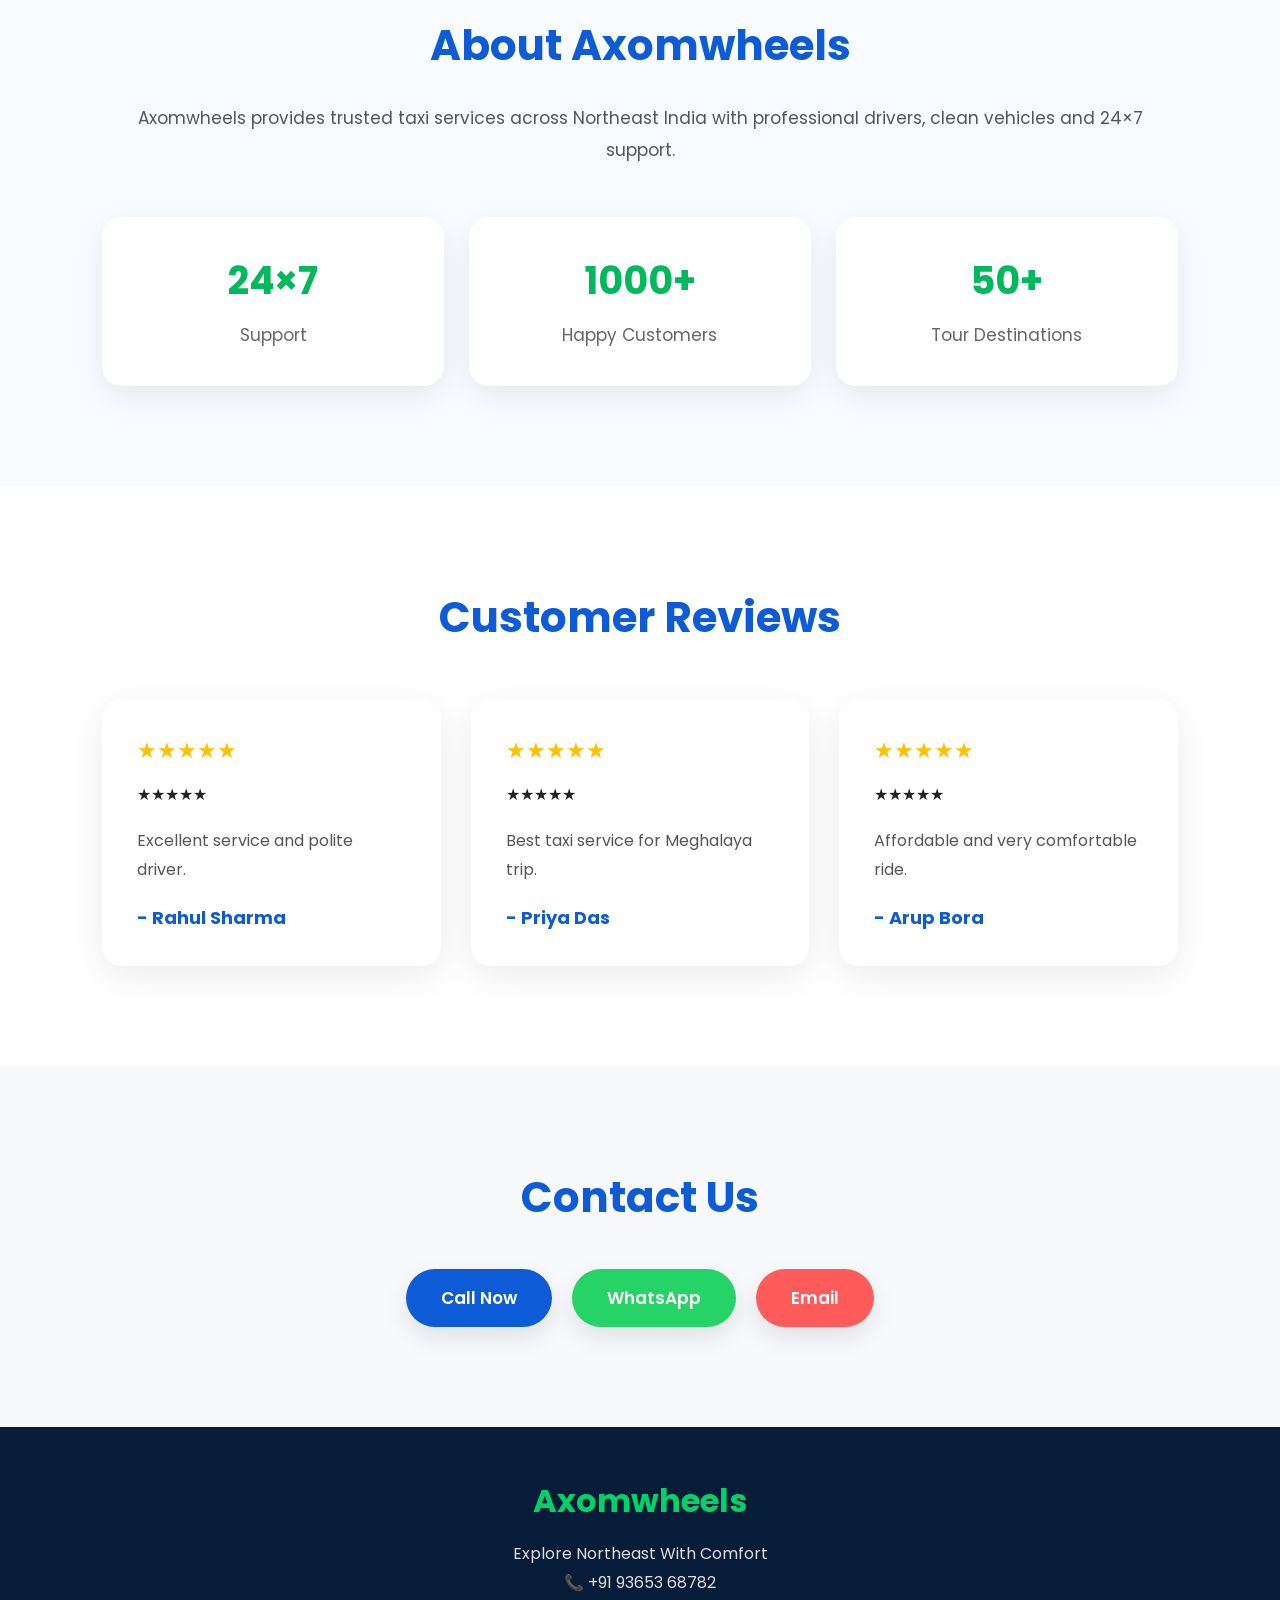
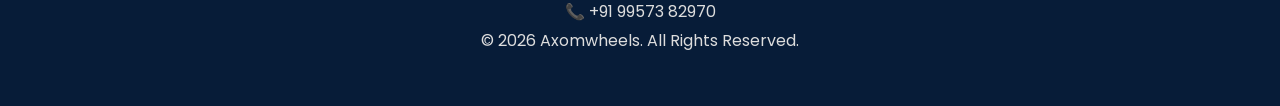
==== commit 58640666: "Update index.html" ====
--- a/index.html
+++ b/index.html
@@ -4,12 +4,21 @@
     <meta charset="UTF-8">
     <meta name="viewport" content="width=device-width, initial-scale=1.0">
 
-    <title>Axomwheels</title>
+    <title>Axomwheels | Taxi & Ambulance Service in Guwahati</title>
+    <script type="applicaton/ld+json">
+        {
+        "@context":"https://schema.org",
+        "@type":"WebSite",
+        "name":Axomwheels",
+        "alternateName":"Axom wheels",
+        "url":"https://axomwheels.in/"
+        }
+    </script>
 
     <meta name="description"
-        content="Book reliable taxis, SUVs and 24/7 ambulance services in Guwahati with AxomWheels.">
-
-    <link rel="icon" href="favicon.png">
+        content="Book reliable taxi and 24/7 ambulance services in Guwahati with Axomwheels.">
+
+    <link rel="icon" href="favi.jpg">
     <link rel="preload"
       href="images/hero.jpg"
       as="image"
@@ -34,7 +43,7 @@
 
 <div class="logo">
 <a href="#home">
-<img src="images/lo.png" alt="AxomWheels Logo">
+<img src="images/lo.png" alt="Axomwheels Logo">
 </a>
 </div>
 
@@ -751,7 +760,12 @@
 <p>
 Explore Northeast With Comfort
 </p>
-
+<p>
+📞 +91 93653 68782 
+</p>
+<p>
+📞 +91 99573 82970
+</p>
 <p>
 © 2026 Axomwheels. All Rights Reserved.
 </p>
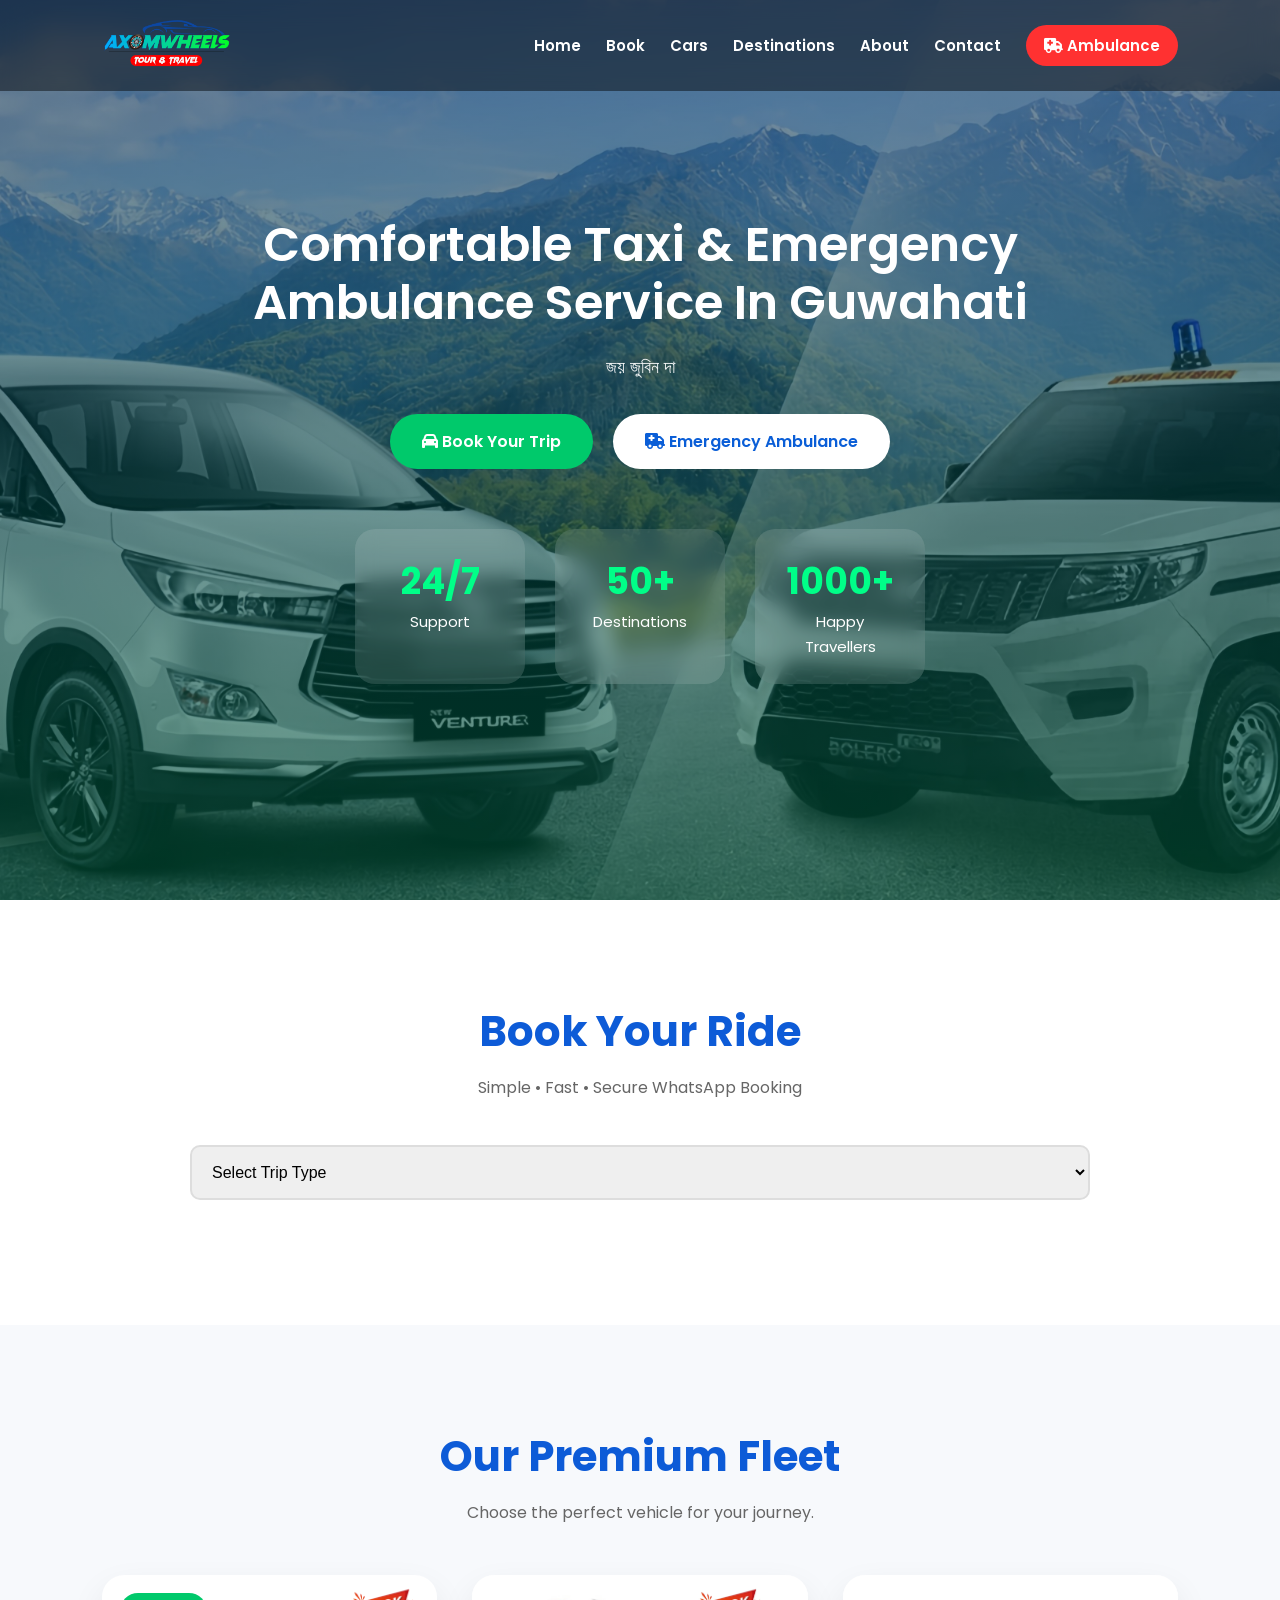
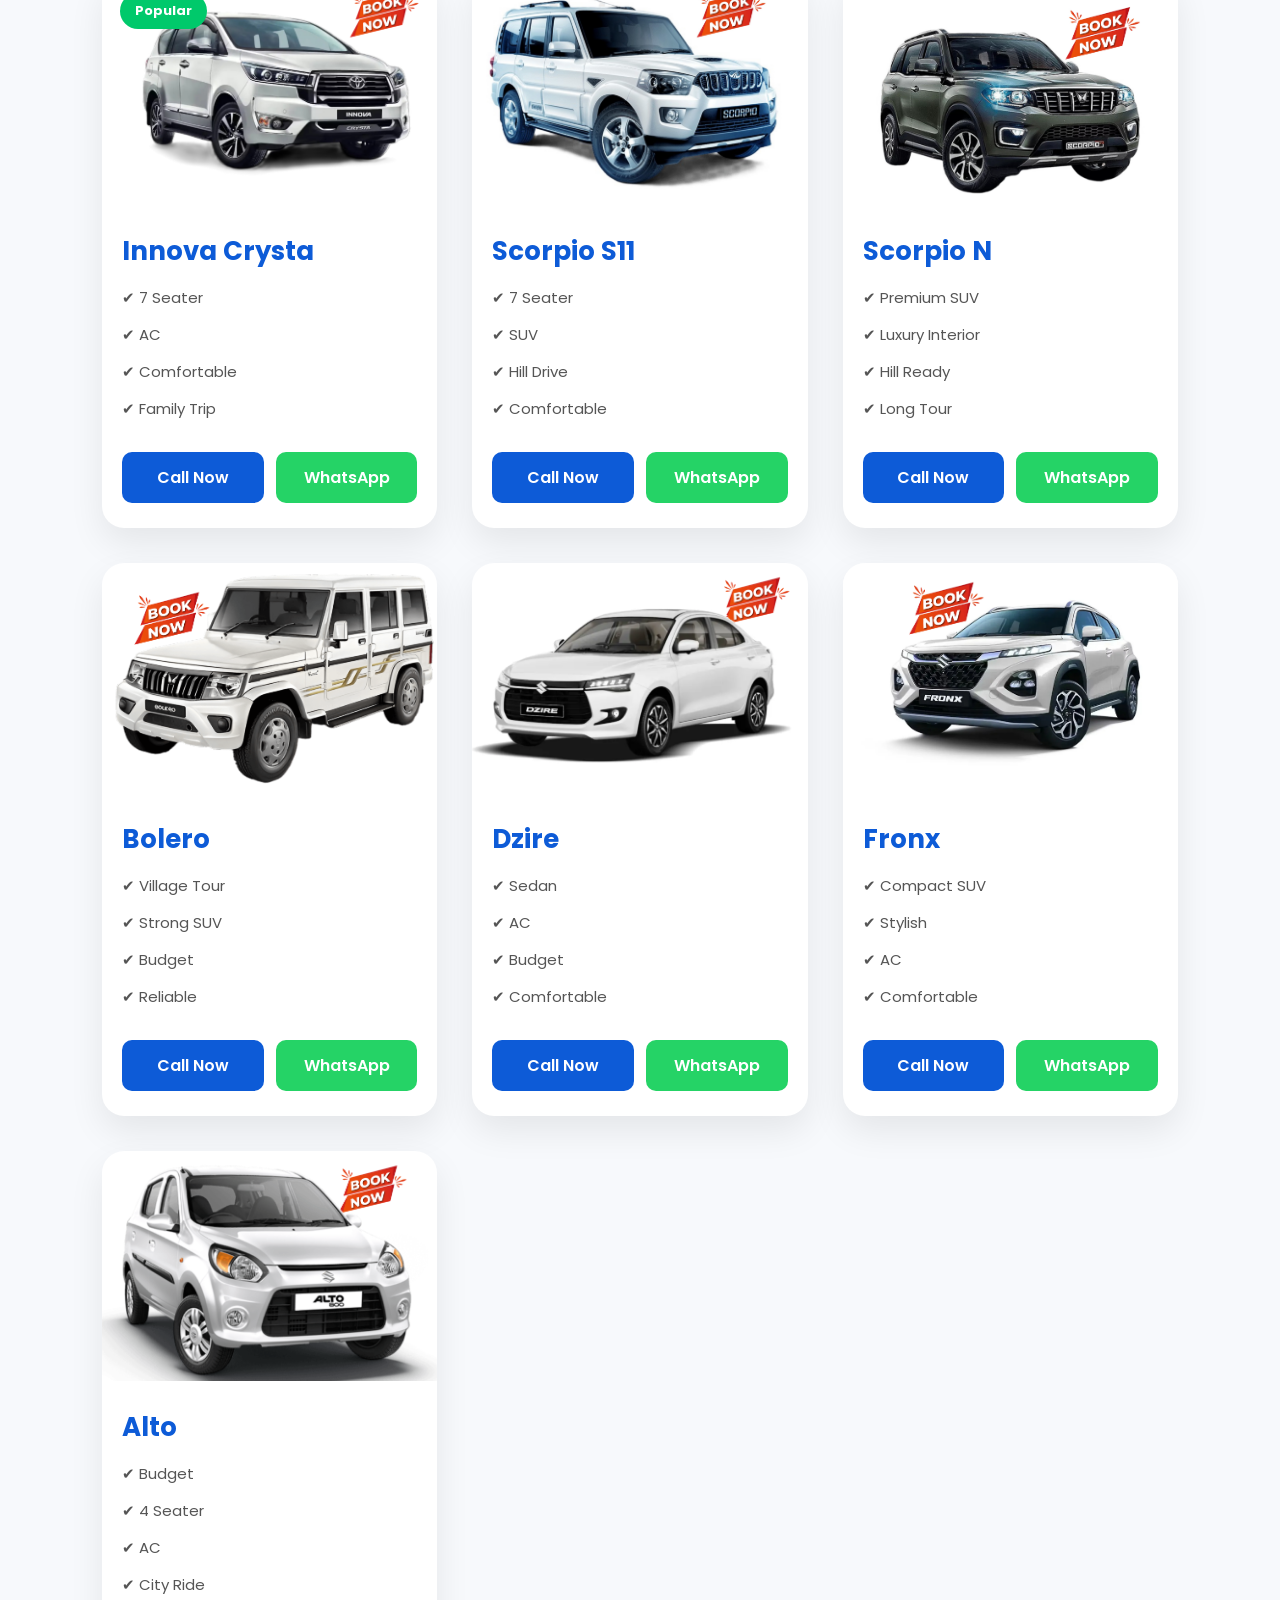
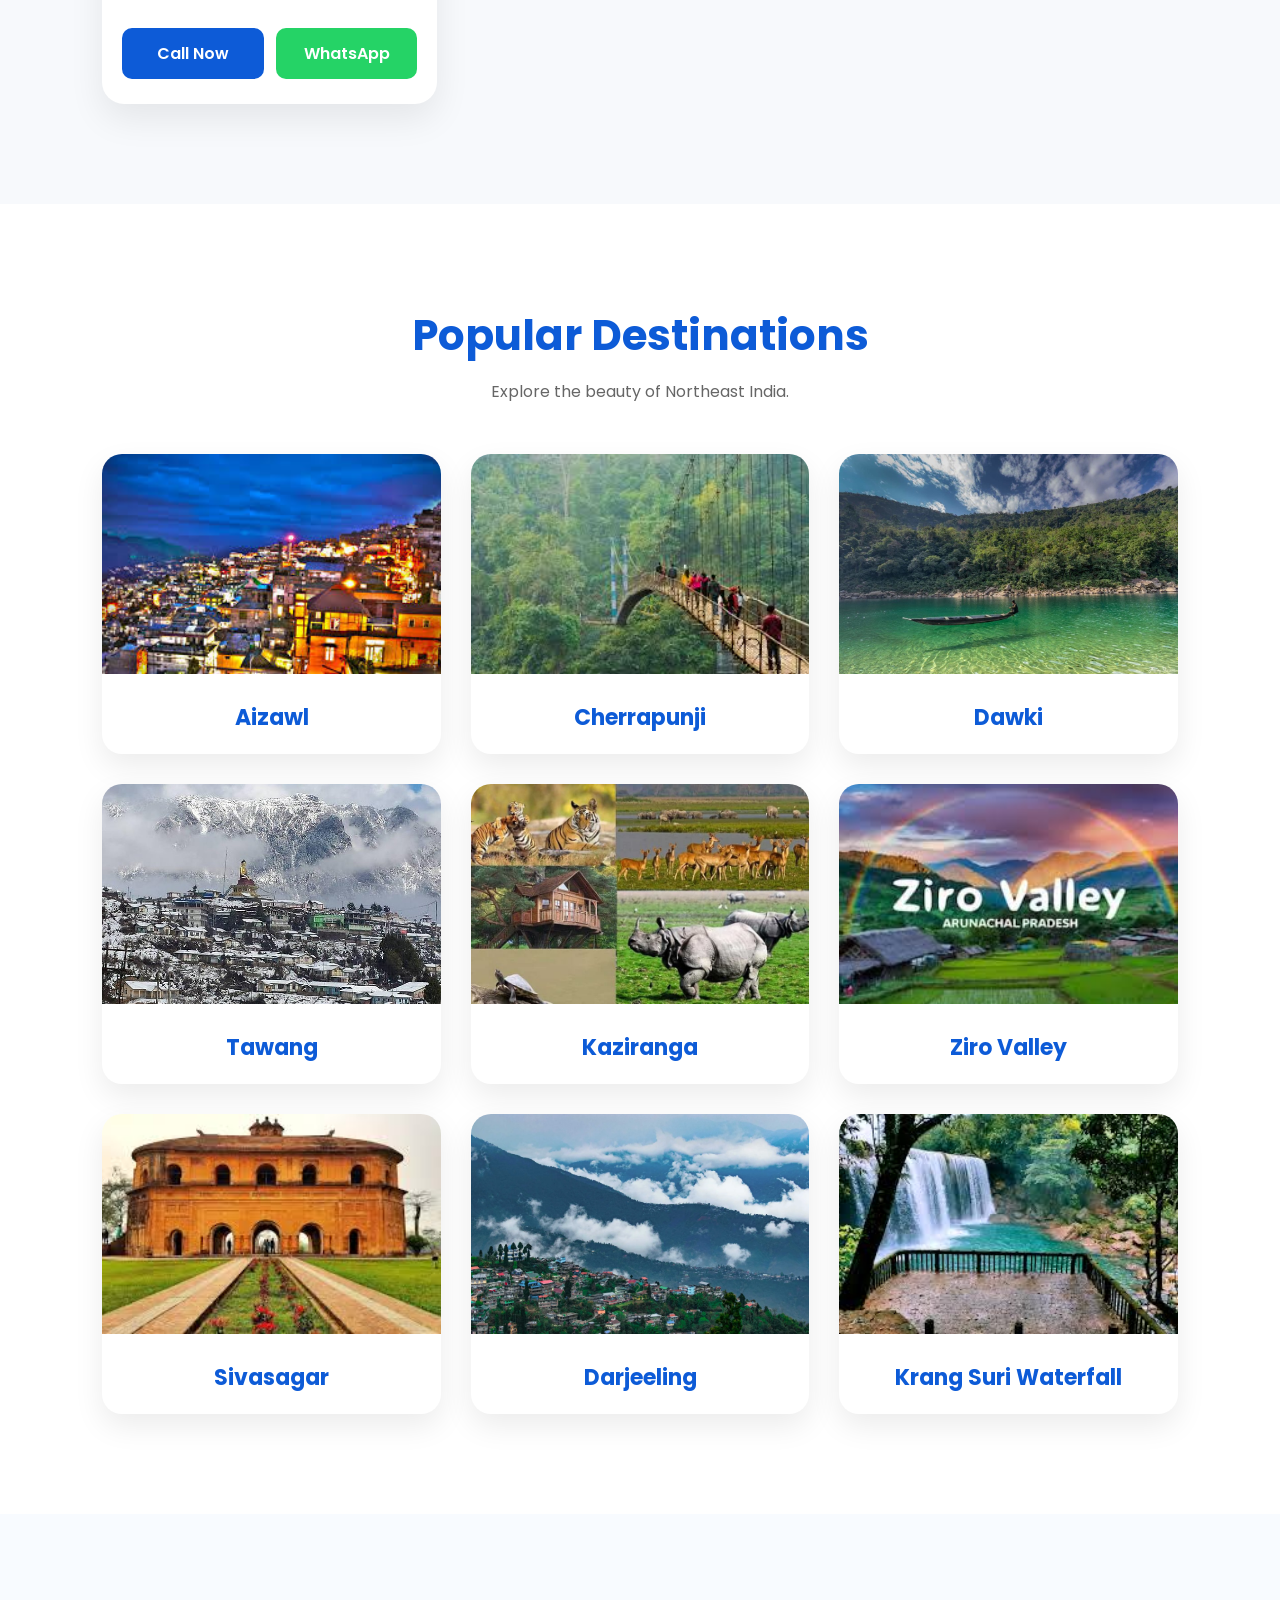
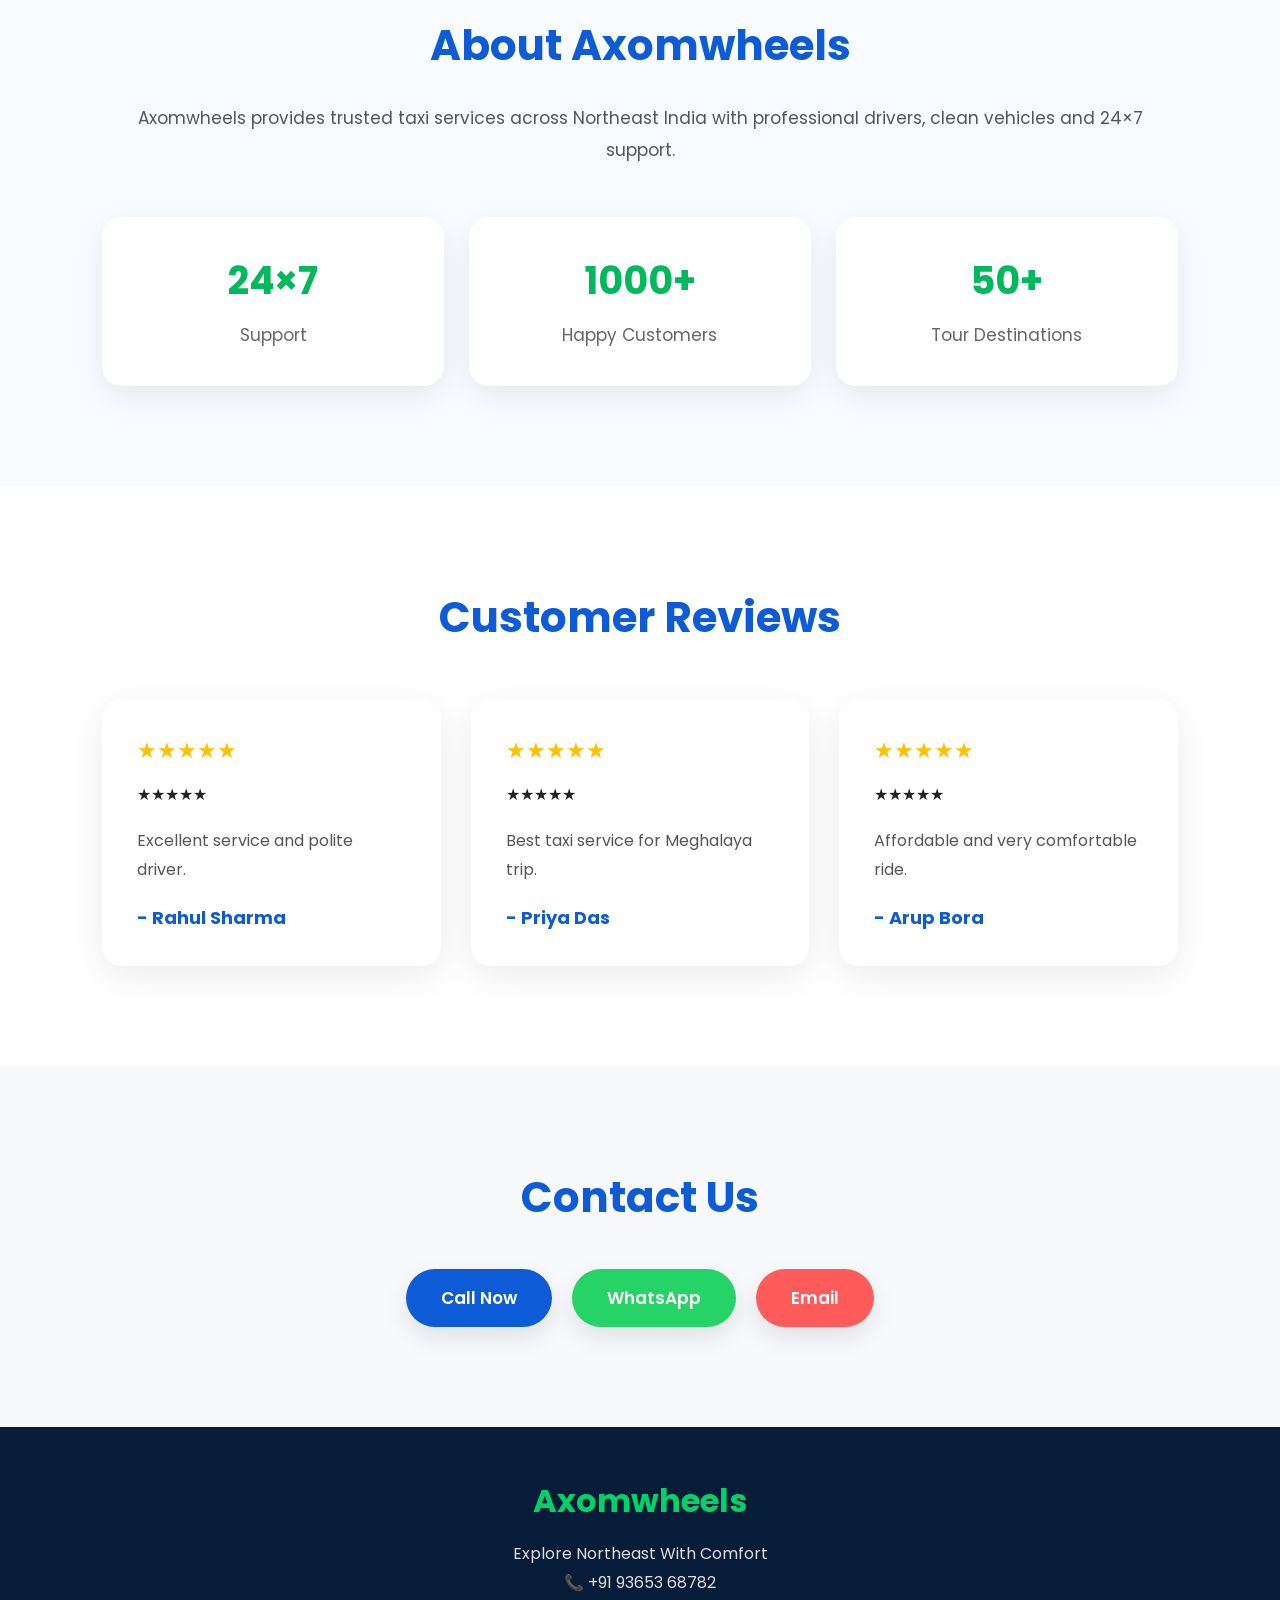
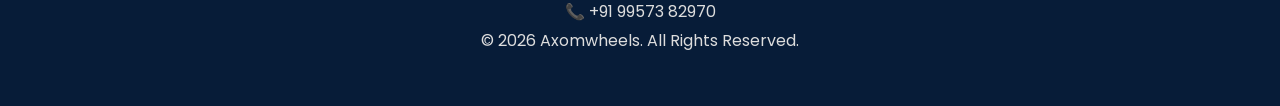
==== commit a10f21e7: "Update index.html" ====
--- a/index.html
+++ b/index.html
@@ -86,13 +86,10 @@
 
 <div class="hero-content">
 
-<span class="hero-tag">
-Explore Northeast India
-</span>
 
 <h1>
 
-Comfortable Taxi & Emergency Ambulance Service
+Comfortable Taxi & Emergency Ambulance Service In Guwahati
 
 </h1>
 
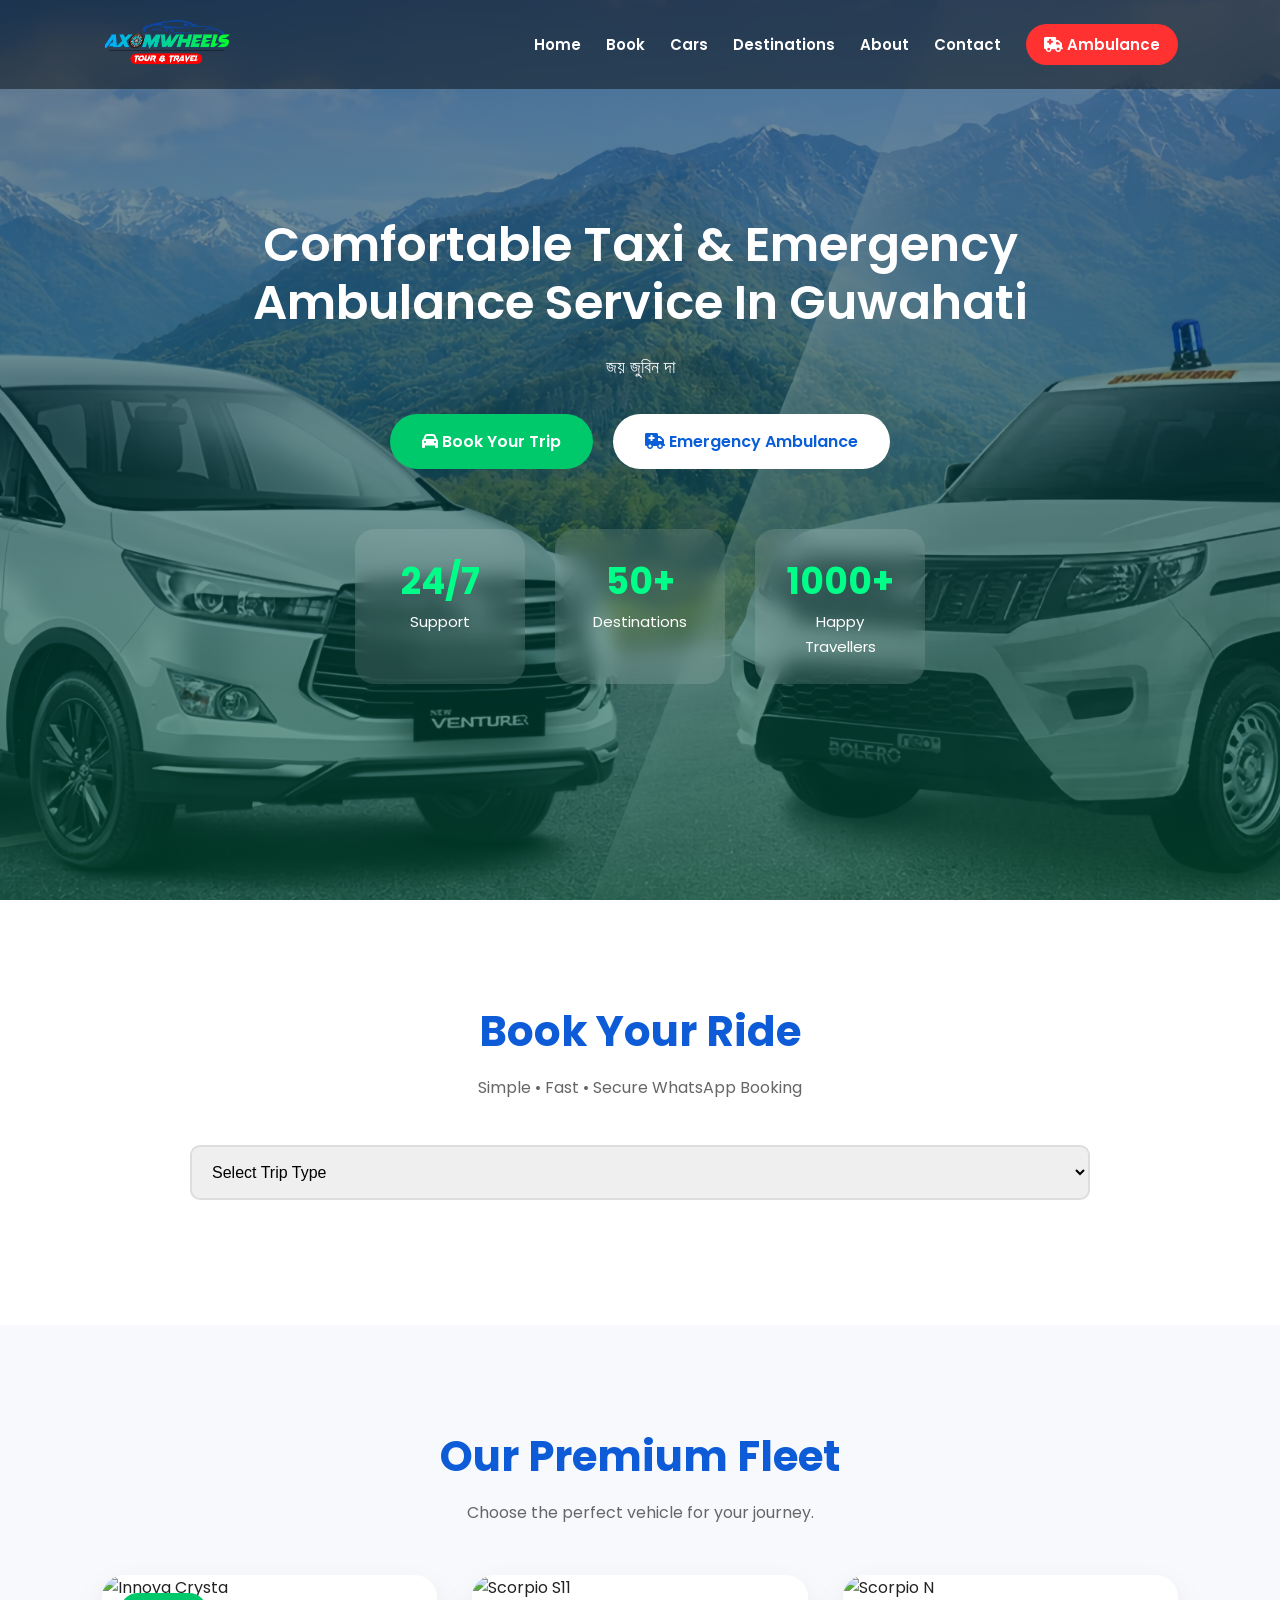
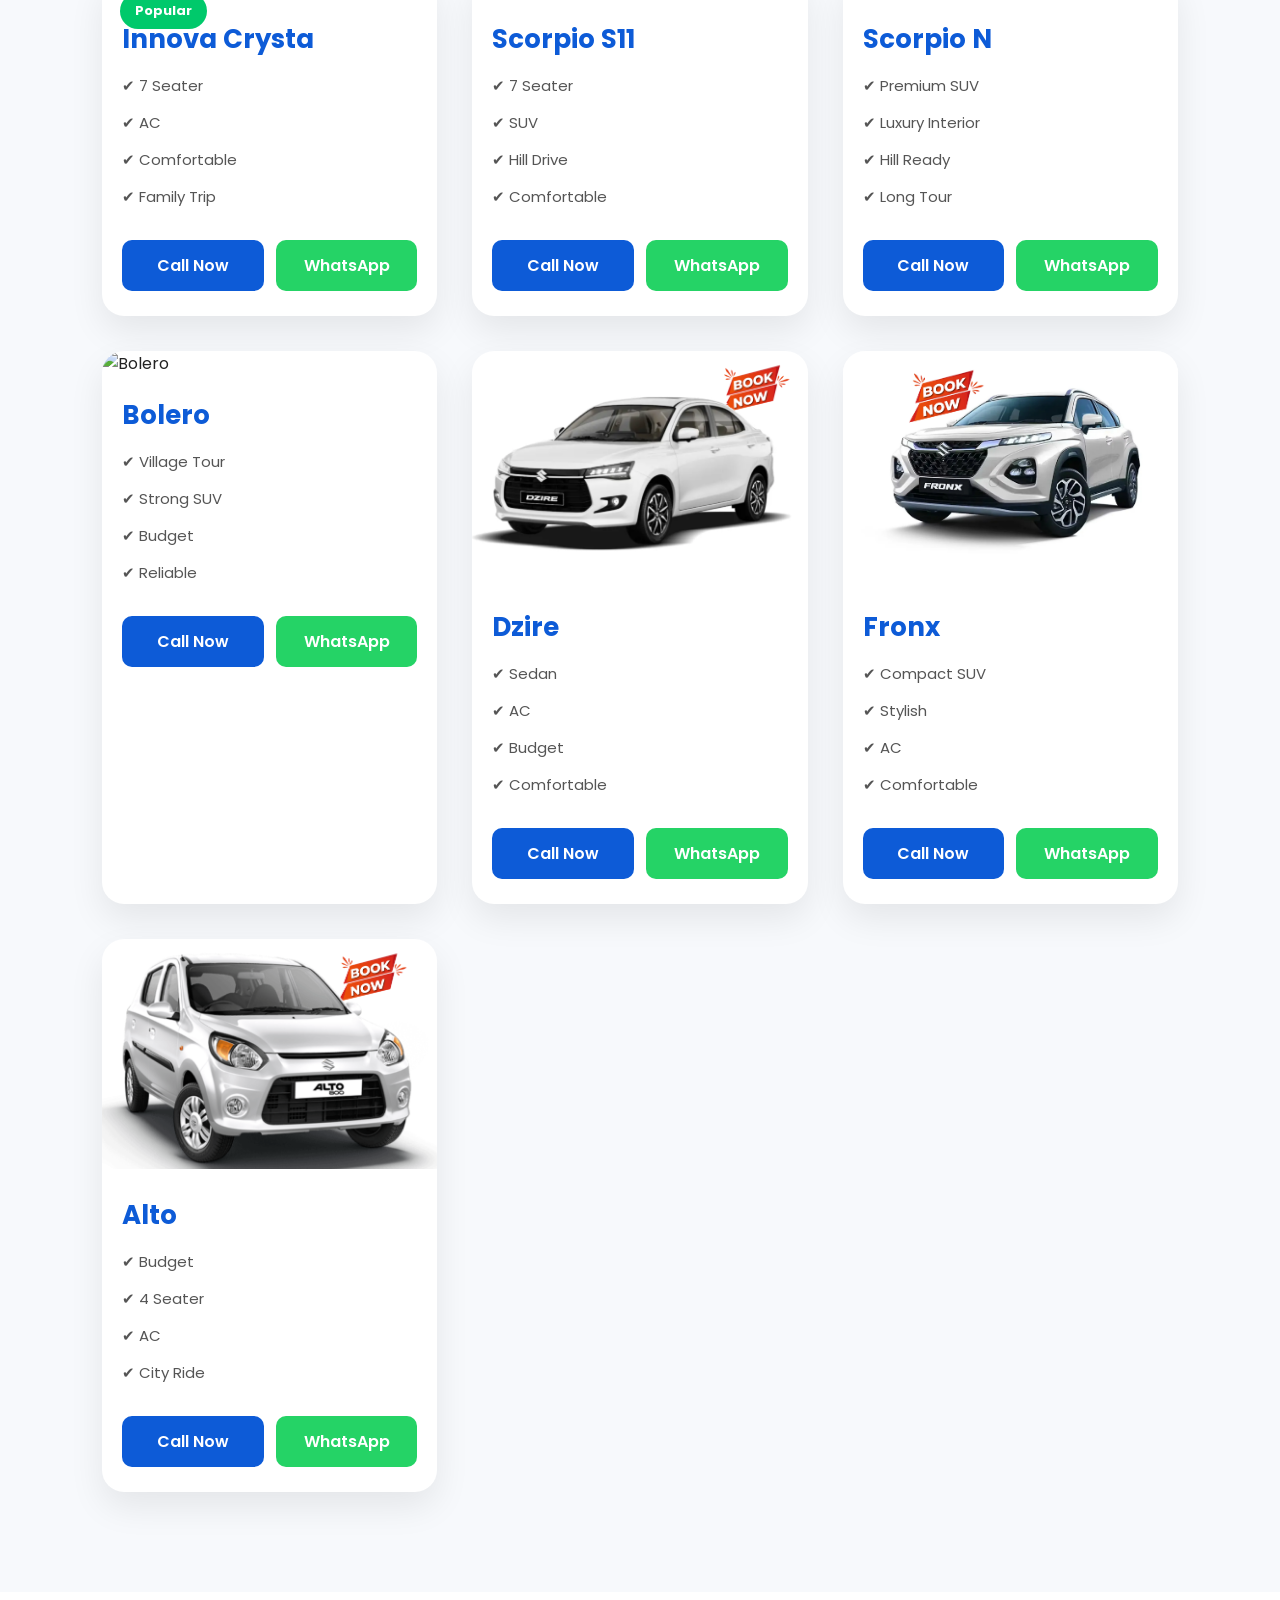
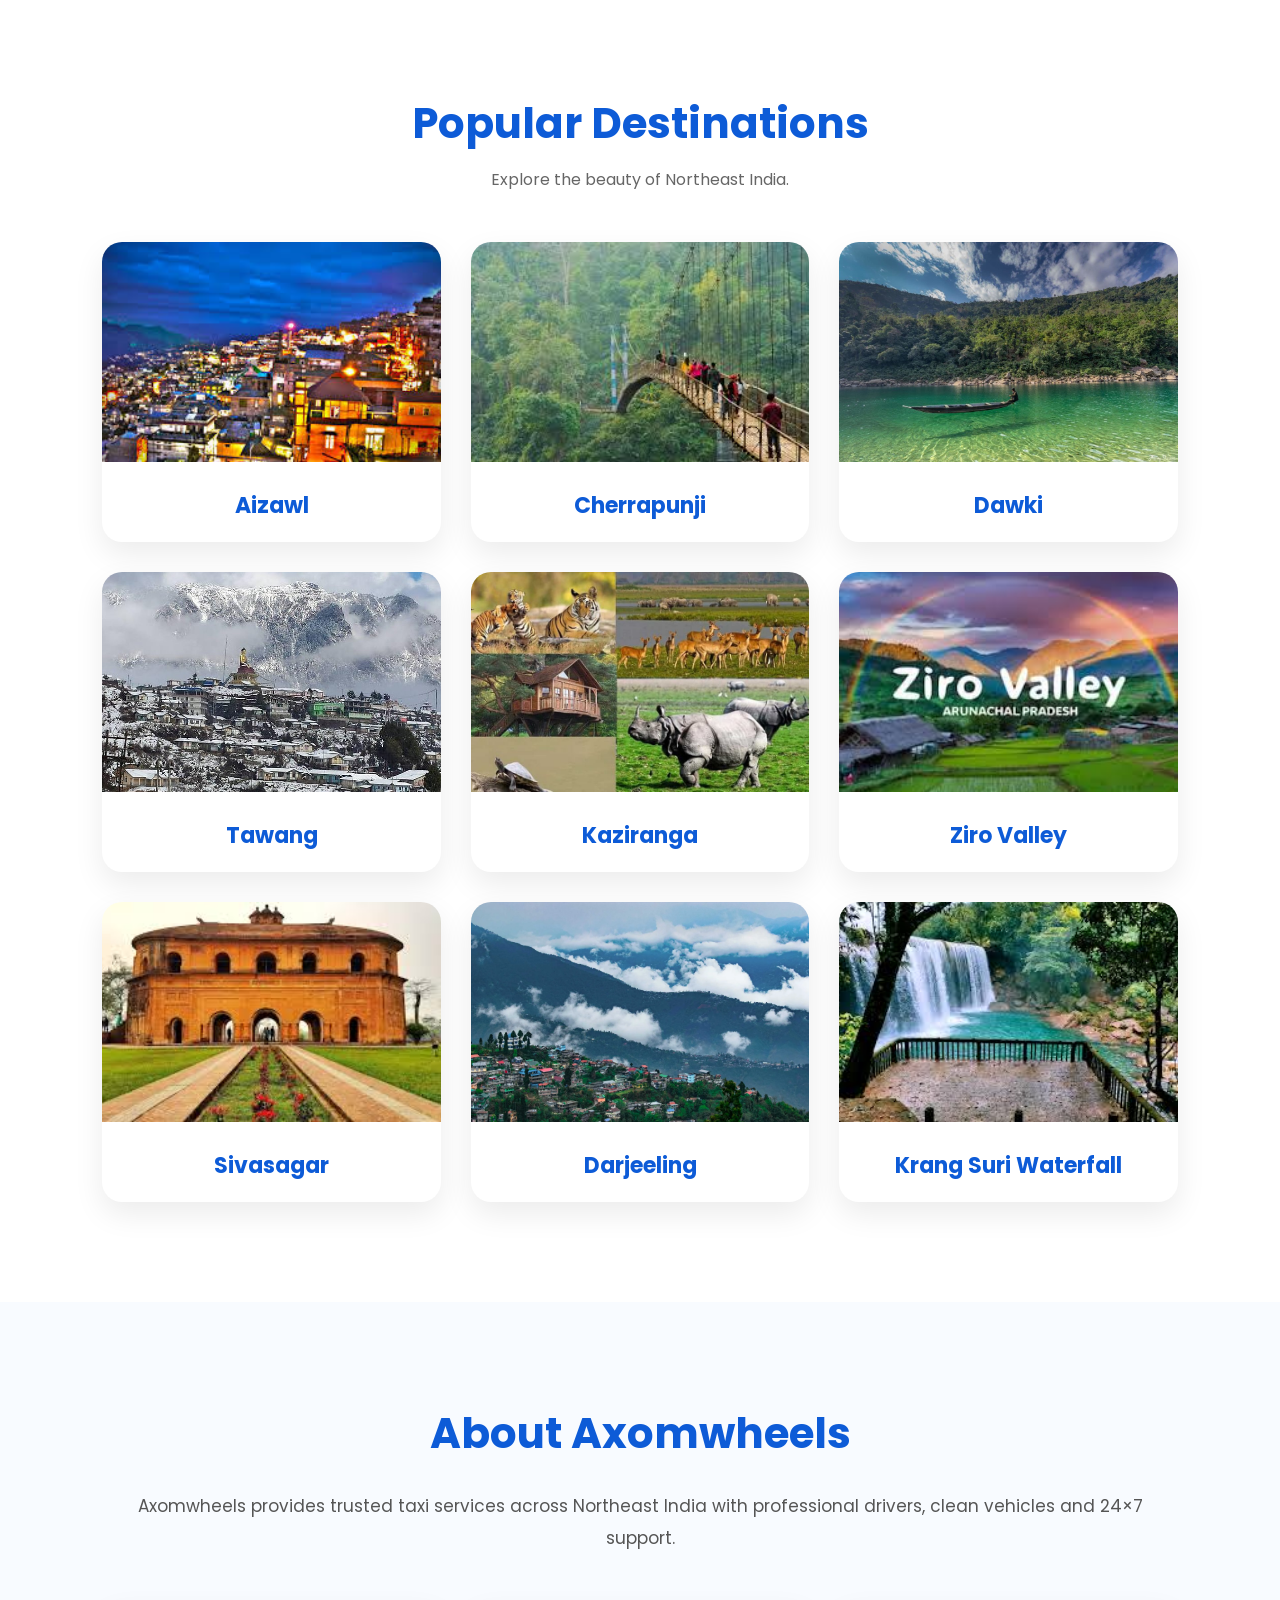
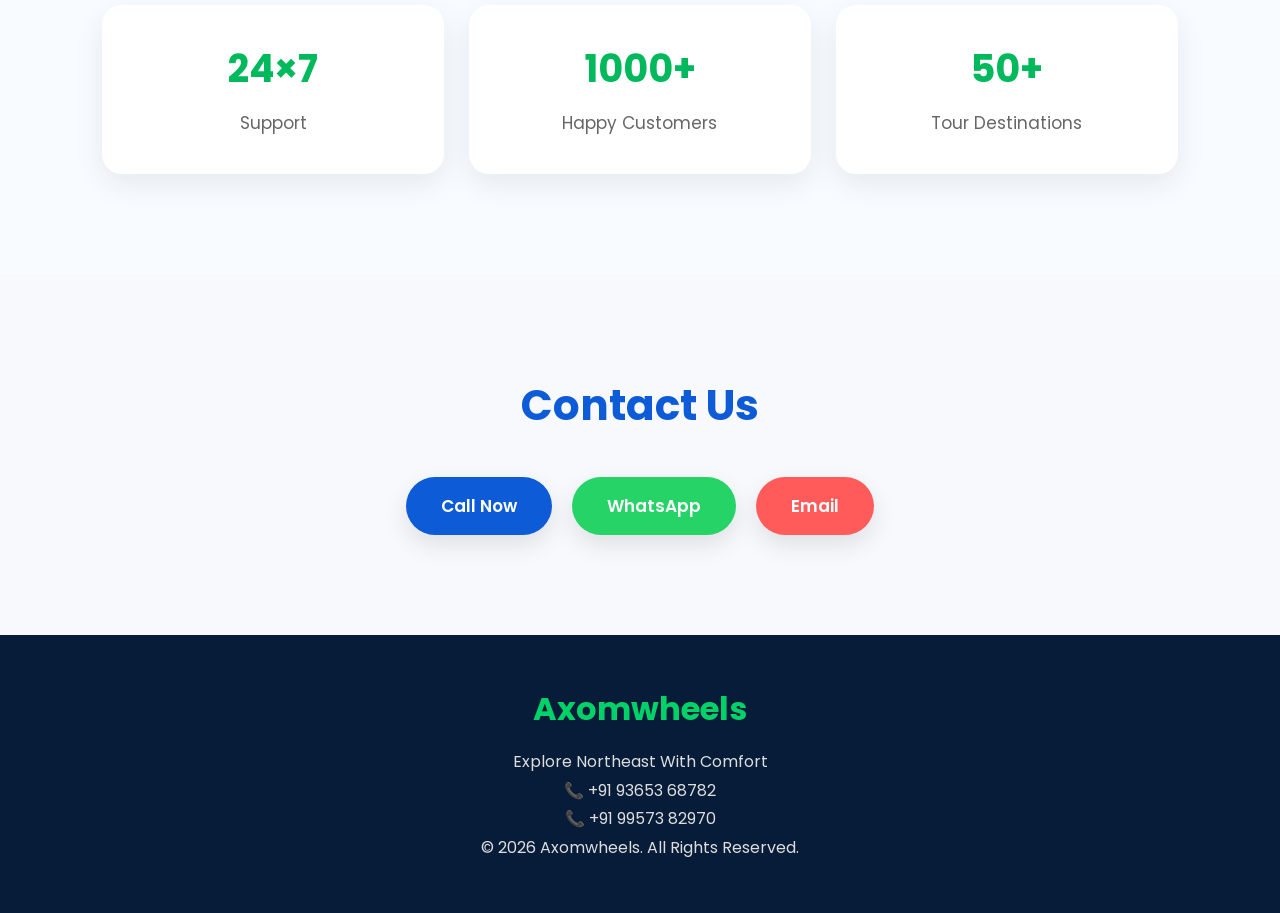
==== commit 40e5a85b: "Update index.html" ====
--- a/index.html
+++ b/index.html
@@ -1,36 +1,66 @@
 <!DOCTYPE html>
 <html lang="en">
 <head>
+
     <meta charset="UTF-8">
-    <meta name="viewport" content="width=device-width, initial-scale=1.0">
+
+    <meta name="viewport"
+          content="width=device-width, initial-scale=1.0">
 
     <title>Axomwheels | Taxi & Ambulance Service in Guwahati</title>
-    <script type="applicaton/ld+json">
-        {
-        "@context":"https://schema.org",
-        "@type":"WebSite",
-        "name":Axomwheels",
-        "alternateName":"Axom wheels",
-        "url":"https://axomwheels.in/"
-        }
+
+    <meta name="description"
+          content="Book reliable taxi and 24/7 ambulance services in Guwahati with Axomwheels.">
+
+    <meta name="theme-color"
+          content="#071c38">
+
+    <!-- Favicon -->
+    <link rel="icon" href="favi.jpg">
+
+    <!--
+        HERO IMAGE
+        This is the main above-the-fold image,
+        so preload it instead of lazy-loading it.
+    -->
+    <link rel="preload"
+          href="images/hero.jpg"
+          as="image"
+          fetchpriority="high">
+
+    <!-- Google Fonts -->
+    <link rel="preconnect"
+          href="https://fonts.googleapis.com">
+
+    <link rel="preconnect"
+          href="https://fonts.gstatic.com"
+          crossorigin>
+
+    <link href="https://fonts.googleapis.com/css2?family=Poppins:wght@300;400;500;600;700;800&display=swap"
+          rel="stylesheet">
+
+    <!-- Font Awesome -->
+    <link rel="preconnect"
+          href="https://cdnjs.cloudflare.com">
+
+    <link rel="stylesheet"
+          href="https://cdnjs.cloudflare.com/ajax/libs/font-awesome/6.5.2/css/all.min.css">
+
+    <!-- Main CSS -->
+    <link rel="stylesheet"
+          href="style.css">
+
+    <!-- Structured Data -->
+    <script type="application/ld+json">
+    {
+        "@context": "https://schema.org",
+        "@type": "WebSite",
+        "name": "Axomwheels",
+        "alternateName": "Axom wheels",
+        "url": "https://www.axomwheels.in/"
+    }
     </script>
 
-    <meta name="description"
-        content="Book reliable taxi and 24/7 ambulance services in Guwahati with Axomwheels.">
-
-    <link rel="icon" href="favi.jpg">
-    <link rel="preload"
-      href="images/hero.jpg"
-      as="image"
-      fetchpriority="high">
-    <link rel="stylesheet" href="style.css">
-
-    <!-- Google Font -->
-    <link href="https://fonts.googleapis.com/css2?family=Poppins:wght@300;400;500;600;700;800&display=swap" rel="stylesheet">
-
-    <!-- Font Awesome -->
-    <link rel="stylesheet"
-    href="https://cdnjs.cloudflare.com/ajax/libs/font-awesome/6.5.2/css/all.min.css">
 </head>
 
 <body>
@@ -39,737 +69,936 @@
 
 <header>
 
-<nav class="navbar">
-
-<div class="logo">
-<a href="#home">
-<img src="images/lo.png" alt="Axomwheels Logo">
-</a>
-</div>
-
-<div class="menu-toggle" id="menu-toggle">
-    ☰
-</div>
-
-<ul class="nav-links" id="nav-links">
-
-<li><a href="#home">Home</a></li>
-
-<li><a href="#booking-section">Book</a></li>
-
-<li><a href="#cars">Cars</a></li>
-
-<li><a href="#destinations">Destinations</a></li>
-
-<li><a href="#about">About</a></li>
-
-<li><a href="#contact">Contact</a></li>
-
-<li>
-<a href="ambulance.html" class="ambulance-nav">
-<i class="fa-solid fa-truck-medical"></i>
-Ambulance
-</a>
-</li>
-
-</ul>
-
-</nav>
+    <nav class="navbar">
+
+        <div class="logo">
+            <a href="#home" aria-label="Axomwheels Home">
+                <img src="images/lo.png"
+                     alt="Axomwheels Logo"
+                     width="130"
+                     height="50">
+            </a>
+        </div>
+
+        <button class="menu-toggle"
+                id="menu-toggle"
+                type="button"
+                aria-label="Open navigation menu"
+                aria-controls="nav-links"
+                aria-expanded="false">
+            ☰
+        </button>
+
+        <ul class="nav-links" id="nav-links">
+
+            <li>
+                <a href="#home">Home</a>
+            </li>
+
+            <li>
+                <a href="#booking-section">Book</a>
+            </li>
+
+            <li>
+                <a href="#cars">Cars</a>
+            </li>
+
+            <li>
+                <a href="#destinations">Destinations</a>
+            </li>
+
+            <li>
+                <a href="#about">About</a>
+            </li>
+
+            <li>
+                <a href="#contact">Contact</a>
+            </li>
+
+            <li>
+                <a href="ambulance.html"
+                   class="ambulance-nav">
+                    <i class="fa-solid fa-truck-medical"
+                       aria-hidden="true"></i>
+                    Ambulance
+                </a>
+            </li>
+
+        </ul>
+
+    </nav>
 
 </header>
 
+
 <!-- ================= HERO ================= -->
 
 <section id="home" class="hero">
 
-<div class="hero-overlay"></div>
-
-<div class="hero-content">
-
-
-<h1>
-
-Comfortable Taxi & Emergency Ambulance Service In Guwahati
-
-</h1>
-
-<p>
-
-জয় জুবিন দা
-
-</p>
-
-<div class="hero-buttons">
-
-<a href="#booking-section" class="btn-primary">
-
-<i class="fa-solid fa-car"></i>
-
-Book Your Trip
-
-</a>
-
-<a href="ambulance.html" class="btn-secondary">
-
-<i class="fa-solid fa-truck-medical"></i>
-
-Emergency Ambulance
-
-</a>
-
-</div>
-
-<div class="hero-stats">
-
-<div class="stat-box">
-<h2>24/7</h2>
-<span>Support</span>
-</div>
-
-<div class="stat-box">
-<h2>50+</h2>
-<span>Destinations</span>
-</div>
-
-<div class="stat-box">
-<h2>1000+</h2>
-<span>Happy Travellers</span>
-</div>
-
-</div>
-
-</div>
+    <div class="hero-overlay"
+         aria-hidden="true"></div>
+
+    <div class="hero-content">
+
+        <h1>
+            Comfortable Taxi & Emergency Ambulance Service In Guwahati
+        </h1>
+
+        <p>
+            জয় জুবিন দা
+        </p>
+
+        <div class="hero-buttons">
+
+            <a href="#booking-section"
+               class="btn-primary">
+
+                <i class="fa-solid fa-car"
+                   aria-hidden="true"></i>
+
+                Book Your Trip
+
+            </a>
+
+            <a href="ambulance.html"
+               class="btn-secondary">
+
+                <i class="fa-solid fa-truck-medical"
+                   aria-hidden="true"></i>
+
+                Emergency Ambulance
+
+            </a>
+
+        </div>
+
+
+        <div class="hero-stats">
+
+            <div class="stat-box">
+                <h2>24/7</h2>
+                <span>Support</span>
+            </div>
+
+            <div class="stat-box">
+                <h2>50+</h2>
+                <span>Destinations</span>
+            </div>
+
+            <div class="stat-box">
+                <h2>1000+</h2>
+                <span>Happy Travellers</span>
+            </div>
+
+        </div>
+
+    </div>
 
 </section>
 
+
 <!-- ================= BOOKING ================= -->
 
-<section id="booking-section" class="booking-section">
-
-<div class="section-heading">
-
-<h2>Book Your Ride</h2>
-
-<p>
-Simple • Fast • Secure WhatsApp Booking
-</p>
-
-</div>
-
-<div class="booking-wrapper">
-
-<select id="tripType" onchange="showForm()">
-
-<option value="">Select Trip Type</option>
-
-<option value="single">
-One Way Trip
-</option>
-
-<option value="round">
-Round Trip
-</option>
-
-</select>
-
-<!-- SINGLE TRIP -->
-
-<div id="singleTripForm" class="trip-form" style="display:none;">
-
-<div class="booking-box">
-
-<h3>One Way Booking</h3>
-
-<select id="carSingle">
-
-<option value="">Select Vehicle</option>
-
-<option value="Innova Crysta">
-Innova Crysta
-</option>
-
-<option value="Scorpio S11">
-Scorpio S11
-</option>
-
-<option value="Scorpio N">
-Scorpio N
-</option>
-
-<option value="Bolero">
-Bolero
-</option>
-
-<option value="Dzire">
-Dzire
-</option>
-
-<option value="Fronx">
-Fronx
-</option>
-
-<option value="Alto">
-Alto
-</option>
-
-</select>
-
-<input
-type="text"
-id="pickupSingle"
-placeholder="Pickup Location">
-
-<input
-type="text"
-id="drop"
-placeholder="Drop Location">
-
-<input
-type="date"
-id="dateSingle">
-
-<input
-type="time"
-id="timeSingle">
-
-<input
-type="number"
-id="peopleSingle"
-placeholder="Number of Passengers">
-
-<button
-class="btn whatsapp"
-onclick="sendWhatsApp(919957382970)">
-
-<i class="fab fa-whatsapp"></i>
-
-Book on WhatsApp
-
+<section id="booking-section"
+         class="booking-section">
+
+    <div class="section-heading">
+
+        <h2>Book Your Ride</h2>
+
+        <p>
+            Simple • Fast • Secure WhatsApp Booking
+        </p>
+
+    </div>
+
+
+    <div class="booking-wrapper">
+
+        <select id="tripType"
+                aria-label="Select Trip Type"
+                onchange="showForm()">
+
+            <option value="">
+                Select Trip Type
+            </option>
+
+            <option value="single">
+                One Way Trip
+            </option>
+
+            <option value="round">
+                Round Trip
+            </option>
+
+        </select>
+
+
+        <!-- SINGLE TRIP -->
+
+        <div id="singleTripForm"
+             class="trip-form"
+             hidden>
+
+            <div class="booking-box">
+
+                <h3>
+                    One Way Booking
+                </h3>
+
+
+                <select id="carSingle"
+                        aria-label="Select Vehicle">
+
+                    <option value="">
+                        Select Vehicle
+                    </option>
+
+                    <option value="Innova Crysta">
+                        Innova Crysta
+                    </option>
+
+                    <option value="Scorpio S11">
+                        Scorpio S11
+                    </option>
+
+                    <option value="Scorpio N">
+                        Scorpio N
+                    </option>
+
+                    <option value="Bolero">
+                        Bolero
+                    </option>
+
+                    <option value="Dzire">
+                        Dzire
+                    </option>
+
+                    <option value="Fronx">
+                        Fronx
+                    </option>
+
+                    <option value="Alto">
+                        Alto
+                    </option>
+
+                </select>
+
+
+                <input type="text"
+                       id="pickupSingle"
+                       placeholder="Pickup Location"
+                       autocomplete="street-address">
+
+
+                <input type="text"
+                       id="drop"
+                       placeholder="Drop Location"
+                       autocomplete="street-address">
+
+
+                <input type="date"
+                       id="dateSingle"
+                       aria-label="Travel Date">
+
+
+                <input type="time"
+                       id="timeSingle"
+                       aria-label="Travel Time">
+
+
+                <input type="number"
+                       id="peopleSingle"
+                       placeholder="Number of Passengers"
+                       min="1"
+                       inputmode="numeric">
+
+
+                <button class="btn whatsapp"
+                        type="button"
+                        onclick="sendWhatsApp(919957382970)">
+
+                    <i class="fab fa-whatsapp"
+                       aria-hidden="true"></i>
+
+                    Book on WhatsApp
+
+                </button>
+
+            </div>
+
+        </div>
+
+
+        <!-- ROUND TRIP -->
+
+        <div id="roundTripForm"
+             class="trip-form"
+             hidden>
+
+            <div class="booking-box">
+
+                <h3>
+                    Round Trip Booking
+                </h3>
+
+
+                <select id="carRound"
+                        aria-label="Select Vehicle">
+
+                    <option value="">
+                        Select Vehicle
+                    </option>
+
+                    <option value="Innova Crysta">
+                        Innova Crysta
+                    </option>
+
+                    <option value="Scorpio S11">
+                        Scorpio S11
+                    </option>
+
+                    <option value="Scorpio N">
+                        Scorpio N
+                    </option>
+
+                    <option value="Bolero">
+                        Bolero
+                    </option>
+
+                    <option value="Dzire">
+                        Dzire
+                    </option>
+
+                    <option value="Fronx">
+                        Fronx
+                    </option>
+
+                    <option value="Alto">
+                        Alto
+                    </option>
+
+                </select>
+
+
+                <input type="text"
+                       id="destination"
+                       placeholder="Destination">
+
+
+                <input type="text"
+                       id="pickupRound"
+                       placeholder="Pickup Location"
+                       autocomplete="street-address">
+
+
+                <select id="duration"
+                        aria-label="Trip Duration">
+
+                    <option value="">
+                        Trip Duration
+                    </option>
+
+                    <option>
+                        1 Day Trip
+                    </option>
+
+                    <option>
+                        1 Day 1 Night
+                    </option>
+
+                    <option>
+                        2 Days 1 Night
+                    </option>
+
+                    <option>
+                        3 Days 2 Nights
+                    </option>
+
+                    <option>
+                        4 Days 3 Nights
+                    </option>
+
+                    <option>
+                        5 Days 4 Nights
+                    </option>
+
+                </select>
+
+
+                <input type="date"
+                       id="dateRound"
+                       aria-label="Travel Date">
+
+
+                <input type="time"
+                       id="timeRound"
+                       aria-label="Travel Time">
+
+
+                <input type="number"
+                       id="peopleRound"
+                       placeholder="Number of Passengers"
+                       min="1"
+                       inputmode="numeric">
+
+
+                <button class="btn whatsapp"
+                        type="button"
+                        onclick="sendWhatsApp(919957382970)">
+
+                    <i class="fab fa-whatsapp"
+                       aria-hidden="true"></i>
+
+                    Book on WhatsApp
+
+                </button>
+
+            </div>
+
+        </div>
+
+    </div>
+
+</section>
+
+
+<!-- ================= OUR CARS ================= -->
+
+<section id="cars"
+         class="cars-section">
+
+    <div class="section-heading">
+
+        <h2>Our Premium Fleet</h2>
+
+        <p>
+            Choose the perfect vehicle for your journey.
+        </p>
+
+    </div>
+
+
+    <div class="car-container">
+
+        <!-- Innova -->
+
+        <div class="car-box">
+
+            <div class="car-badge">
+                Popular
+            </div>
+
+            <img src="images/innova.webp"
+                 alt="Innova Crysta"
+                 loading="lazy"
+                 decoding="async"
+                 width="800"
+                 height="500">
+
+            <h3>
+                Innova Crysta
+            </h3>
+
+            <ul class="car-features">
+                <li>✔ 7 Seater</li>
+                <li>✔ AC</li>
+                <li>✔ Comfortable</li>
+                <li>✔ Family Trip</li>
+            </ul>
+
+            <div class="car-contact-buttons">
+
+                <a href="tel:+919957382970"
+                   class="btn call-btn">
+                    Call Now
+                </a>
+
+                <a href="https://wa.me/919957382970"
+                   target="_blank"
+                   rel="noopener"
+                   class="btn whatsapp">
+                    WhatsApp
+                </a>
+
+            </div>
+
+        </div>
+
+
+        <!-- Scorpio S11 -->
+
+        <div class="car-box">
+
+            <img src="images/scorpio.webp"
+                 alt="Scorpio S11"
+                 loading="lazy"
+                 decoding="async"
+                 width="800"
+                 height="500">
+
+            <h3>
+                Scorpio S11
+            </h3>
+
+            <ul class="car-features">
+                <li>✔ 7 Seater</li>
+                <li>✔ SUV</li>
+                <li>✔ Hill Drive</li>
+                <li>✔ Comfortable</li>
+            </ul>
+
+            <div class="car-contact-buttons">
+
+                <a href="tel:+919957382970"
+                   class="btn call-btn">
+                    Call Now
+                </a>
+
+                <a href="https://wa.me/919957382970"
+                   target="_blank"
+                   rel="noopener"
+                   class="btn whatsapp">
+                    WhatsApp
+                </a>
+
+            </div>
+
+        </div>
+
+
+        <!-- Scorpio N -->
+
+        <div class="car-box">
+
+            <img src="images/scorpion.webp"
+                 alt="Scorpio N"
+                 loading="lazy"
+                 decoding="async"
+                 width="800"
+                 height="500">
+
+            <h3>
+                Scorpio N
+            </h3>
+
+            <ul class="car-features">
+                <li>✔ Premium SUV</li>
+                <li>✔ Luxury Interior</li>
+                <li>✔ Hill Ready</li>
+                <li>✔ Long Tour</li>
+            </ul>
+
+            <div class="car-contact-buttons">
+
+                <a href="tel:+919957382970"
+                   class="btn call-btn">
+                    Call Now
+                </a>
+
+                <a href="https://wa.me/919957382970"
+                   target="_blank"
+                   rel="noopener"
+                   class="btn whatsapp">
+                    WhatsApp
+                </a>
+
+            </div>
+
+        </div>
+
+
+        <!-- Bolero -->
+
+        <div class="car-box">
+
+            <img src="images/bolero.webp"
+                 alt="Bolero"
+                 loading="lazy"
+                 decoding="async"
+                 width="800"
+                 height="500">
+
+            <h3>
+                Bolero
+            </h3>
+
+            <ul class="car-features">
+                <li>✔ Village Tour</li>
+                <li>✔ Strong SUV</li>
+                <li>✔ Budget</li>
+                <li>✔ Reliable</li>
+            </ul>
+
+            <div class="car-contact-buttons">
+
+                <a href="tel:+919957382970"
+                   class="btn call-btn">
+                    Call Now
+                </a>
+
+                <a href="https://wa.me/919957382970"
+                   target="_blank"
+                   rel="noopener"
+                   class="btn whatsapp">
+                    WhatsApp
+                </a>
+
+            </div>
+
+        </div>
+
+
+        <!-- Dzire -->
+
+        <div class="car-box">
+
+            <img src="images/dzire.webp"
+                 alt="Dzire"
+                 loading="lazy"
+                 decoding="async"
+                 width="800"
+                 height="500">
+
+            <h3>
+                Dzire
+            </h3>
+
+            <ul class="car-features">
+                <li>✔ Sedan</li>
+                <li>✔ AC</li>
+                <li>✔ Budget</li>
+                <li>✔ Comfortable</li>
+            </ul>
+
+            <div class="car-contact-buttons">
+
+                <a href="tel:+919957382970"
+                   class="btn call-btn">
+                    Call Now
+                </a>
+
+                <a href="https://wa.me/919957382970"
+                   target="_blank"
+                   rel="noopener"
+                   class="btn whatsapp">
+                    WhatsApp
+                </a>
+
+            </div>
+
+        </div>
+
+
+        <!-- Fronx -->
+
+        <div class="car-box">
+
+            <img src="images/fronx.png"
+                 alt="Fronx"
+                 loading="lazy"
+                 decoding="async"
+                 width="800"
+                 height="500">
+
+            <h3>
+                Fronx
+            </h3>
+
+            <ul class="car-features">
+                <li>✔ Compact SUV</li>
+                <li>✔ Stylish</li>
+                <li>✔ AC</li>
+                <li>✔ Comfortable</li>
+            </ul>
+
+            <div class="car-contact-buttons">
+
+                <a href="tel:+919957382970"
+                   class="btn call-btn">
+                    Call Now
+                </a>
+
+                <a href="https://wa.me/919957382970"
+                   target="_blank"
+                   rel="noopener"
+                   class="btn whatsapp">
+                    WhatsApp
+                </a>
+
+            </div>
+
+        </div>
+
+
+        <!-- Alto -->
+
+        <div class="car-box">
+
+            <img src="images/alto.png"
+                 alt="Alto"
+                 loading="lazy"
+                 decoding="async"
+                 width="800"
+                 height="500">
+
+            <h3>
+                Alto
+            </h3>
+
+            <ul class="car-features">
+                <li>✔ Budget</li>
+                <li>✔ 4 Seater</li>
+                <li>✔ AC</li>
+                <li>✔ City Ride</li>
+            </ul>
+
+            <div class="car-contact-buttons">
+
+                <a href="tel:+919957382970"
+                   class="btn call-btn">
+                    Call Now
+                </a>
+
+                <a href="https://wa.me/919957382970"
+                   target="_blank"
+                   rel="noopener"
+                   class="btn whatsapp">
+                    WhatsApp
+                </a>
+
+            </div>
+
+        </div>
+
+    </div>
+
+</section>
+
+
+<!-- ================= DESTINATIONS ================= -->
+
+<section id="destinations"
+         class="destinations">
+
+    <div class="section-heading">
+
+        <h2>Popular Destinations</h2>
+
+        <p>
+            Explore the beauty of Northeast India.
+        </p>
+
+    </div>
+
+
+    <div class="destination-grid">
+
+        <div class="destination-box">
+            <img src="images/aizawl.jpg"
+                 alt="Aizawl"
+                 loading="lazy"
+                 decoding="async"
+                 width="800"
+                 height="500">
+            <h3>Aizawl</h3>
+        </div>
+
+        <div class="destination-box">
+            <img src="images/cherrapunji.jpg"
+                 alt="Cherrapunji"
+                 loading="lazy"
+                 decoding="async"
+                 width="800"
+                 height="500">
+            <h3>Cherrapunji</h3>
+        </div>
+
+        <div class="destination-box">
+            <img src="images/dawki.jpg"
+                 alt="Dawki"
+                 loading="lazy"
+                 decoding="async"
+                 width="800"
+                 height="500">
+            <h3>Dawki</h3>
+        </div>
+
+        <div class="destination-box">
+            <img src="images/tawang.jpg"
+                 alt="Tawang"
+                 loading="lazy"
+                 decoding="async"
+                 width="800"
+                 height="500">
+            <h3>Tawang</h3>
+        </div>
+
+        <div class="destination-box">
+            <img src="images/kaziranga.jpg"
+                 alt="Kaziranga"
+                 loading="lazy"
+                 decoding="async"
+                 width="800"
+                 height="500">
+            <h3>Kaziranga</h3>
+        </div>
+
+        <div class="destination-box">
+            <img src="images/ziro.jpg"
+                 alt="Ziro Valley"
+                 loading="lazy"
+                 decoding="async"
+                 width="800"
+                 height="500">
+            <h3>Ziro Valley</h3>
+        </div>
+
+        <div class="destination-box">
+            <img src="images/sivasagar.webp"
+                 alt="Sivasagar"
+                 loading="lazy"
+                 decoding="async"
+                 width="800"
+                 height="500">
+            <h3>Sivasagar</h3>
+        </div>
+
+        <div class="destination-box">
+            <img src="images/darjeeling.jpg"
+                 alt="Darjeeling"
+                 loading="lazy"
+                 decoding="async"
+                 width="800"
+                 height="500">
+            <h3>Darjeeling</h3>
+        </div>
+
+        <div class="destination-box">
+            <img src="images/krang.jpg"
+                 alt="Krang Suri Waterfall"
+                 loading="lazy"
+                 decoding="async"
+                 width="800"
+                 height="500">
+            <h3>Krang Suri Waterfall</h3>
+        </div>
+
+    </div>
+
+</section>
+
+
+<!-- ================= ABOUT ================= -->
+
+<section id="about"
+         class="about-section">
+
+    <div class="about-container">
+
+        <h2>
+            About Axomwheels
+        </h2>
+
+        <p>
+            Axomwheels provides trusted taxi services across Northeast India with professional drivers, clean vehicles and 24×7 support.
+        </p>
+
+
+        <div class="about-features">
+
+            <div class="feature-box">
+                <h3>24×7</h3>
+                <p>Support</p>
+            </div>
+
+            <div class="feature-box">
+                <h3>1000+</h3>
+                <p>Happy Customers</p>
+            </div>
+
+            <div class="feature-box">
+                <h3>50+</h3>
+                <p>Tour Destinations</p>
+            </div>
+
+        </div>
+
+    </div>
+
+</section>
+
+<!-- ================= CONTACT ================= -->
+
+<section id="contact"
+         class="contact-section">
+
+    <h2>
+        Contact Us
+    </h2>
+
+    <div class="contact-buttons">
+
+        <a href="tel:+919957382970"
+           class="btn call-btn">
+            Call Now
+        </a>
+
+        <a href="https://wa.me/919957382970"
+           target="_blank"
+           rel="noopener"
+           class="btn whatsapp">
+            WhatsApp
+        </a>
+
+        <a href="mailto:axomwheelsofficial@gmail.com"
+           class="btn email">
+            Email
+        </a>
+
+    </div>
+
+</section>
+
+
+<!-- ================= BACK TO TOP ================= -->
+
+<button id="topBtn"
+        type="button"
+        aria-label="Back to top">
+    ↑
 </button>
 
-</div>
-
-</div>
-
-<!-- ROUND TRIP -->
-
-<div id="roundTripForm" class="trip-form" style="display:none;">
-
-<div class="booking-box">
-
-<h3>Round Trip Booking</h3>
-
-<select id="carRound">
-
-<option value="">Select Vehicle</option>
-
-<option value="Innova Crysta">
-Innova Crysta
-</option>
-
-<option value="Scorpio S11">
-Scorpio S11
-</option>
-
-<option value="Scorpio N">
-Scorpio N
-</option>
-
-<option value="Bolero">
-Bolero
-</option>
-
-<option value="Dzire">
-Dzire
-</option>
-
-<option value="Fronx">
-Fronx
-</option>
-
-<option value="Alto">
-Alto
-</option>
-
-</select>
-
-<input
-type="text"
-id="destination"
-placeholder="Destination">
-
-<input
-type="text"
-id="pickupRound"
-placeholder="Pickup Location">
-
-<select id="duration">
-
-<option value="">
-Trip Duration
-</option>
-
-<option>
-1 Day Trip
-</option>
-
-<option>
-1 Day 1 Night
-</option>
-
-<option>
-2 Days 1 Night
-</option>
-
-<option>
-3 Days 2 Nights
-</option>
-
-<option>
-4 Days 3 Nights
-</option>
-
-<option>
-5 Days 4 Nights
-</option>
-
-</select>
-
-<input
-type="date"
-id="dateRound">
-
-<input
-type="time"
-id="timeRound">
-
-<input
-type="number"
-id="peopleRound"
-placeholder="Number of Passengers">
-
-<button
-class="btn whatsapp"
-onclick="sendWhatsApp(919957382970)">
-
-<i class="fab fa-whatsapp"></i>
-
-Book on WhatsApp
-
-</button>
-
-</div>
-
-</div>
-
-</div>
-
-</section>
-
-<!-- ======= PART 1 END ======= -->
- <!-- ================= OUR CARS ================= -->
-
-<section id="cars" class="cars-section">
-
-<div class="section-heading">
-
-<h2>Our Premium Fleet</h2>
-
-<p>Choose the perfect vehicle for your journey.</p>
-
-</div>
-
-<div class="car-container">
-
-<!-- Innova -->
-
-<div class="car-box">
-
-<div class="car-badge">Popular</div>
-
-<img src="images/innova.jpg" alt="Innova Crysta" loading="lazy">
-
-<h3>Innova Crysta</h3>
-
-<ul class="car-features">
-<li>✔ 7 Seater</li>
-<li>✔ AC</li>
-<li>✔ Comfortable</li>
-<li>✔ Family Trip</li>
-</ul>
-
-<div class="car-contact-buttons">
-
-<a href="tel:+919957382970" class="btn call-btn">
-Call Now
-</a>
-
-<a href="https://wa.me/919957382970" target="_blank" class="btn whatsapp">
-WhatsApp
-</a>
-
-</div>
-
-</div>
-
-<!-- Scorpio S11 -->
-
-<div class="car-box">
-
-<img src="images/scorpio.jpg" alt="Scorpio S11" loading="lazy">
-
-<h3>Scorpio S11</h3>
-
-
-<ul class="car-features">
-<li>✔ 7 Seater</li>
-<li>✔ SUV</li>
-<li>✔ Hill Drive</li>
-<li>✔ Comfortable</li>
-</ul>
-
-<div class="car-contact-buttons">
-
-<a href="tel:+919957382970" class="btn call-btn">
-Call Now
-</a>
-
-<a href="https://wa.me/919957382970" target="_blank" class="btn whatsapp">
-WhatsApp
-</a>
-
-</div>
-
-</div>
-
-<!-- Scorpio N -->
-
-<div class="car-box">
-
-<img src="images/scorpion.jpg" alt="Scorpio N" loading="lazy">
-
-<h3>Scorpio N</h3>
-
-
-<ul class="car-features">
-<li>✔ Premium SUV</li>
-<li>✔ Luxury Interior</li>
-<li>✔ Hill Ready</li>
-<li>✔ Long Tour</li>
-</ul>
-
-<div class="car-contact-buttons">
-
-<a href="tel:+919957382970" class="btn call-btn">
-Call Now
-</a>
-
-<a href="https://wa.me/919957382970" target="_blank" class="btn whatsapp">
-WhatsApp
-</a>
-
-</div>
-
-</div>
-
-<!-- Bolero -->
-
-<div class="car-box">
-
-<img src="images/bolero.jpg" alt="Bolero" loading="lazy">
-
-<h3>Bolero</h3>
-
-
-<ul class="car-features">
-<li>✔ Village Tour</li>
-<li>✔ Strong SUV</li>
-<li>✔ Budget</li>
-<li>✔ Reliable</li>
-</ul>
-
-<div class="car-contact-buttons">
-
-<a href="tel:+919957382970" class="btn call-btn">
-Call Now
-</a>
-
-<a href="https://wa.me/919957382970" target="_blank" class="btn whatsapp">
-WhatsApp
-</a>
-
-</div>
-
-</div>
-
-<!-- Dzire -->
-
-<div class="car-box">
-
-<img src="images/dzire.webp" alt="Dzire" loading="lazy">
-
-<h3>Dzire</h3>
-
-
-<ul class="car-features">
-<li>✔ Sedan</li>
-<li>✔ AC</li>
-<li>✔ Budget</li>
-<li>✔ Comfortable</li>
-</ul>
-
-<div class="car-contact-buttons">
-
-<a href="tel:+919957382970" class="btn call-btn">
-Call Now
-</a>
-
-<a href="https://wa.me/919957382970" target="_blank" class="btn whatsapp">
-WhatsApp
-</a>
-
-</div>
-
-</div>
-
-<!-- Fronx -->
-
-<div class="car-box">
-
-<img src="images/fronx.png" alt="Fronx" loading="lazy">
-
-<h3>Fronx</h3>
-
-
-<ul class="car-features">
-<li>✔ Compact SUV</li>
-<li>✔ Stylish</li>
-<li>✔ AC</li>
-<li>✔ Comfortable</li>
-</ul>
-
-<div class="car-contact-buttons">
-
-<a href="tel:+919957382970" class="btn call-btn">
-Call Now
-</a>
-
-<a href="https://wa.me/919957382970" target="_blank" class="btn whatsapp">
-WhatsApp
-</a>
-
-</div>
-
-</div>
-
-<!-- Alto -->
-
-<div class="car-box">
-
-<img src="images/alto.png" alt="Alto" loading="lazy">
-
-<h3>Alto</h3>
-
-
-<ul class="car-features">
-<li>✔ Budget</li>
-<li>✔ 4 Seater</li>
-<li>✔ AC</li>
-<li>✔ City Ride</li>
-</ul>
-
-<div class="car-contact-buttons">
-
-<a href="tel:+919957382970" class="btn call-btn">
-Call Now
-</a>
-
-<a href="https://wa.me/919957382970" target="_blank" class="btn whatsapp">
-WhatsApp
-</a>
-
-</div>
-
-</div>
-
-</div>
-
-</section>
-
-<!-- ================= DESTINATIONS ================= -->
-
-<section id="destinations" class="destinations">
-
-<div class="section-heading">
-
-<h2>Popular Destinations</h2>
-
-<p>Explore the beauty of Northeast India.</p>
-
-</div>
-
-<div class="destination-grid">
-
-<div class="destination-box">
-<img src="images/aizawl.jpg" alt="aizawl">
-<h3>Aizawl</h3>
-</div>
-
-<div class="destination-box">
-<img src="images/cherrapunji.jpg" alt="Cherrapunji">
-<h3>Cherrapunji</h3>
-</div>
-
-<div class="destination-box">
-<img src="images/dawki.jpg" alt="Dawki">
-<h3>Dawki</h3>
-</div>
-
-<div class="destination-box">
-<img src="images/tawang.jpg" alt="Tawang">
-<h3>Tawang</h3>
-</div>
-
-<div class="destination-box">
-<img src="images/kaziranga.jpg" alt="Kaziranga">
-<h3>Kaziranga</h3>
-</div>
-
-<div class="destination-box">
-<img src="images/ziro.jpg" alt="Ziro Valley">
-<h3>Ziro Valley</h3>
-</div>
-
-<div class="destination-box">
-<img src="images/sivasagar.webp" alt="Sivasagar">
-<h3>Sivasagar</h3>
-</div>
-
-<div class="destination-box">
-<img src="images/darjeeling.jpg" alt="Darjeeling">
-<h3>Darjeeling</h3>
-</div>
-
-<div class="destination-box">
-<img src="images/krang.jpg" alt="krang">
-<h3>Krang Suri Waterfall</h3>
-</div>
-
-</div>
-
-</section>
-
-<!-- ================= ABOUT ================= -->
-
-<section id="about" class="about-section">
-
-<div class="about-container">
-
-<h2>About Axomwheels</h2>
-
-<p>
-Axomwheels provides trusted taxi services across Northeast India with professional drivers, clean vehicles and 24×7 support.
-</p>
-
-<div class="about-features">
-
-<div class="feature-box">
-<h3>24×7</h3>
-<p>Support</p>
-</div>
-
-<div class="feature-box">
-<h3>1000+</h3>
-<p>Happy Customers</p>
-</div>
-
-<div class="feature-box">
-<h3>50+</h3>
-<p>Tour Destinations</p>
-</div>
-
-</div>
-
-</div>
-
-</section>
-
-<!-- ================= REVIEWS ================= -->
-
-<section class="reviews">
-
-<h2>Customer Reviews</h2>
-
-<div class="review-grid">
-
-<div class="review-card">
-★★★★★
-<p>Excellent service and polite driver.</p>
-<h4>- Rahul Sharma</h4>
-</div>
-
-<div class="review-card">
-★★★★★
-<p>Best taxi service for Meghalaya trip.</p>
-<h4>- Priya Das</h4>
-</div>
-
-<div class="review-card">
-★★★★★
-<p>Affordable and very comfortable ride.</p>
-<h4>- Arup Bora</h4>
-</div>
-
-</div>
-
-</section>
-
-<!-- ================= CONTACT ================= -->
-
-<section id="contact" class="contact-section">
-
-<h2>Contact Us</h2>
-
-<div class="contact-buttons">
-
-<a href="tel:+919957382970" class="btn call-btn">
-Call Now
-</a>
-
-<a href="https://wa.me/919957382970" target="_blank" class="btn whatsapp">
-WhatsApp
-</a>
-
-<a href="mailto:axomwheelsofficial@gmail.com" class="btn email">
-Email
-</a>
-
-</div>
-
-</section>
-
-<button id="topBtn">↑</button>
+
+<!-- ================= FOOTER ================= -->
 
 <footer class="footer">
 
-<h3>Axomwheels</h3>
-
-<p>
-Explore Northeast With Comfort
-</p>
-<p>
-📞 +91 93653 68782 
-</p>
-<p>
-📞 +91 99573 82970
-</p>
-<p>
-© 2026 Axomwheels. All Rights Reserved.
-</p>
+    <h3>
+        Axomwheels
+    </h3>
+
+    <p>
+        Explore Northeast With Comfort
+    </p>
+
+    <p>
+        📞 +91 93653 68782
+    </p>
+
+    <p>
+        📞 +91 99573 82970
+    </p>
+
+    <p>
+        © 2026 Axomwheels. All Rights Reserved.
+    </p>
 
 </footer>
 
-<script src="script.js"></script>
+
+<!-- JavaScript -->
+<script src="script.js" defer></script>
 
 </body>
 </html>
